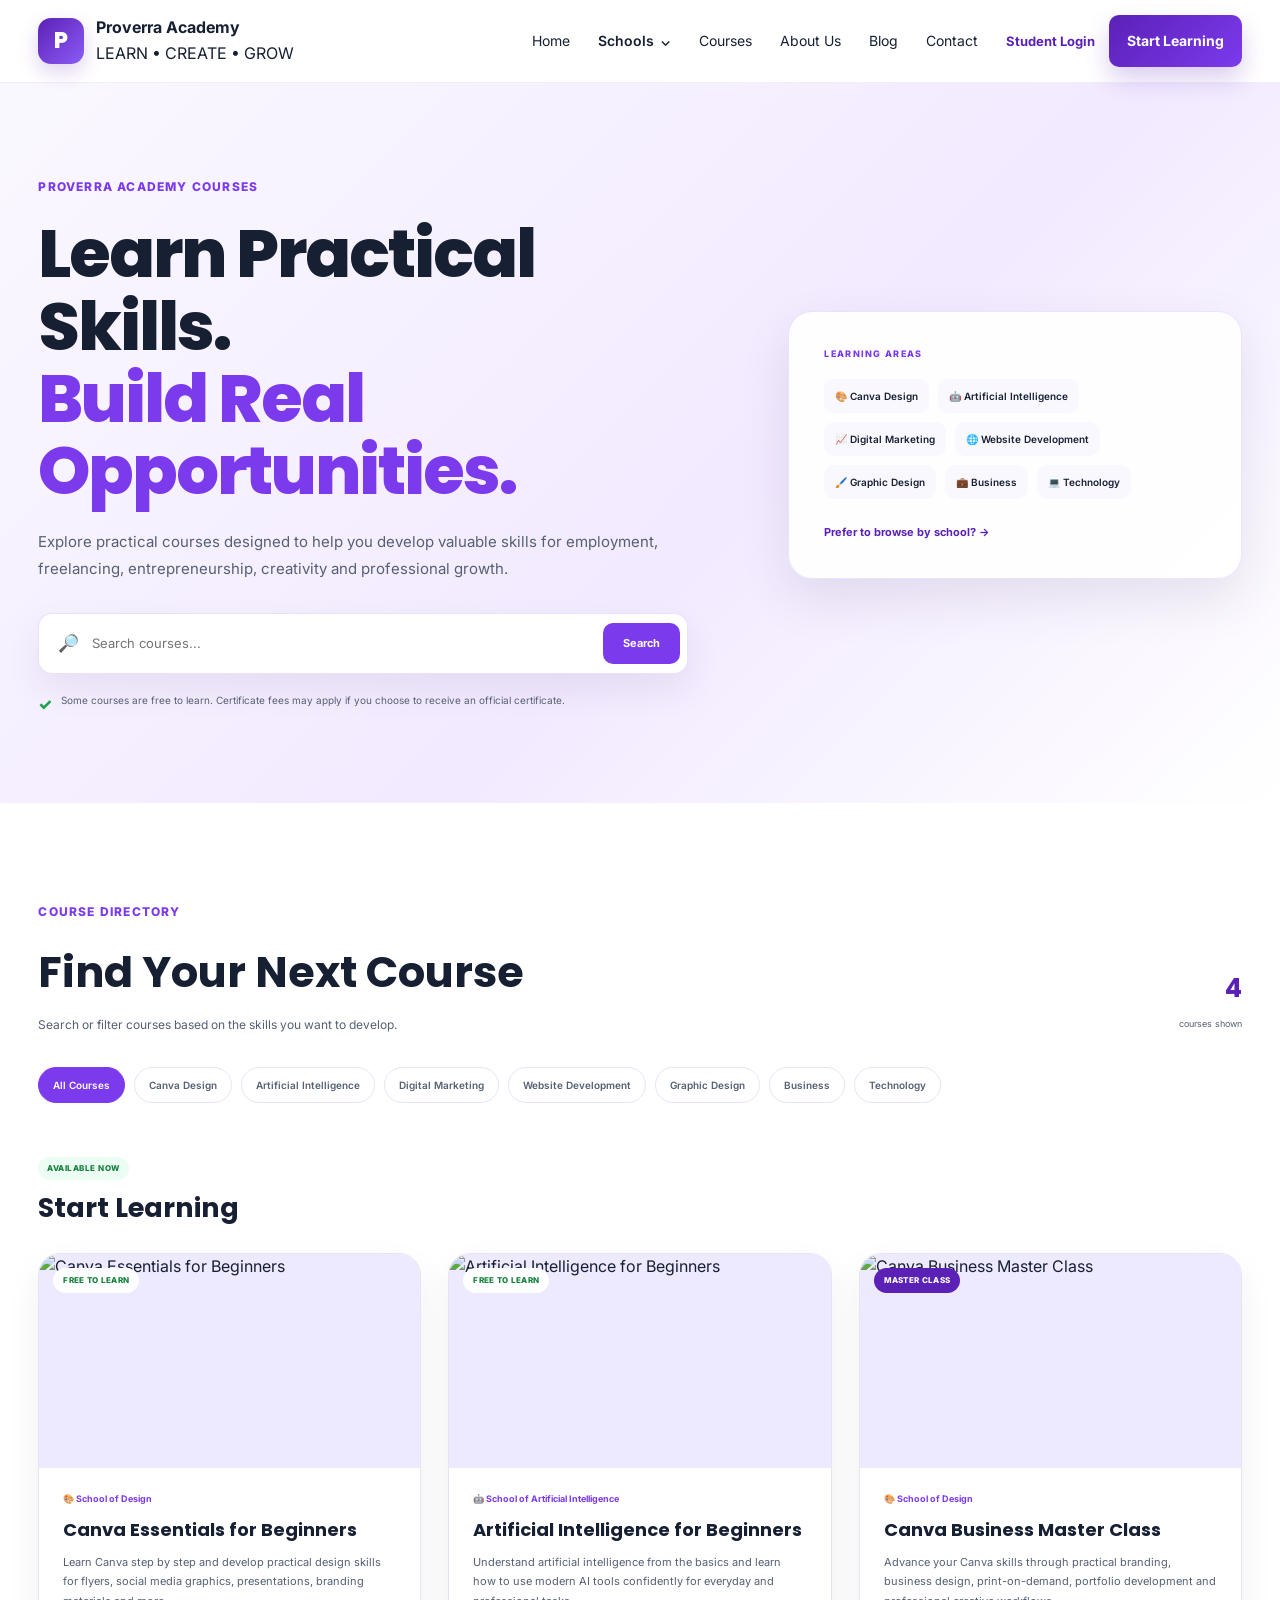
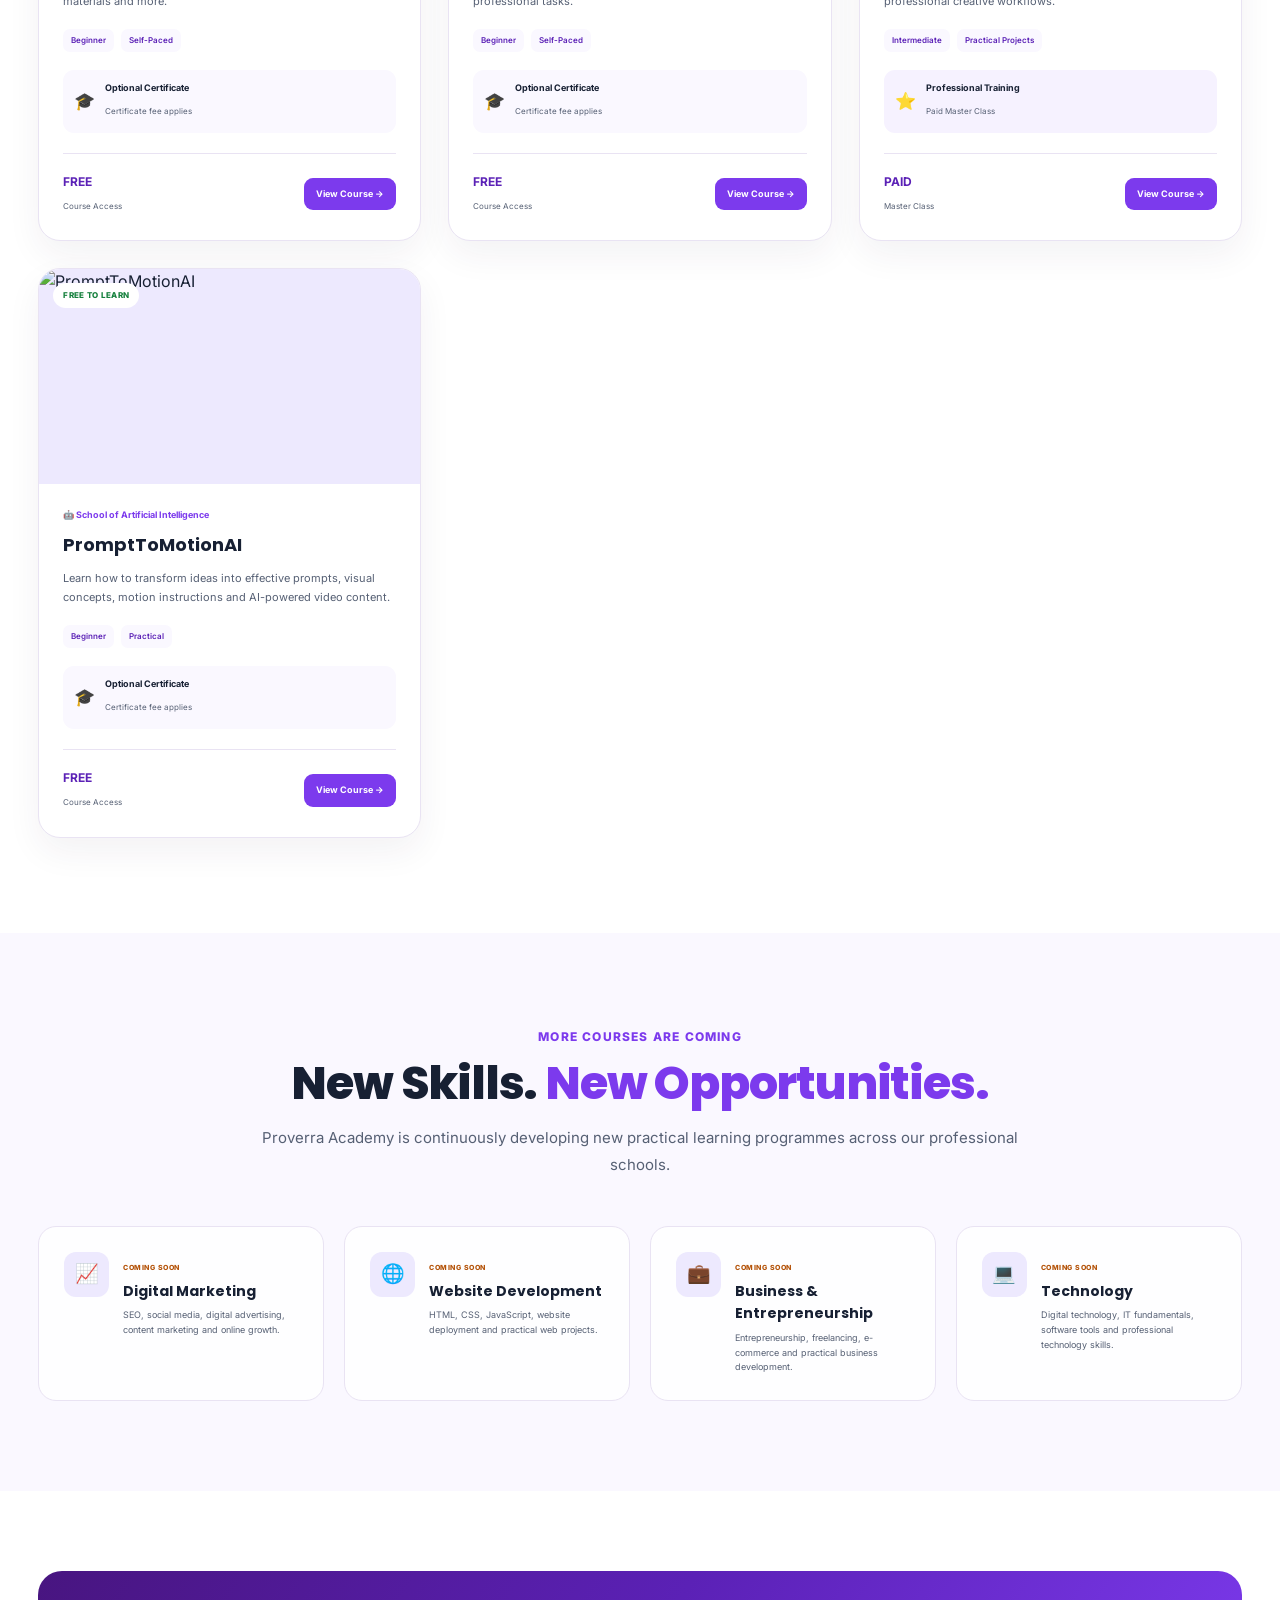
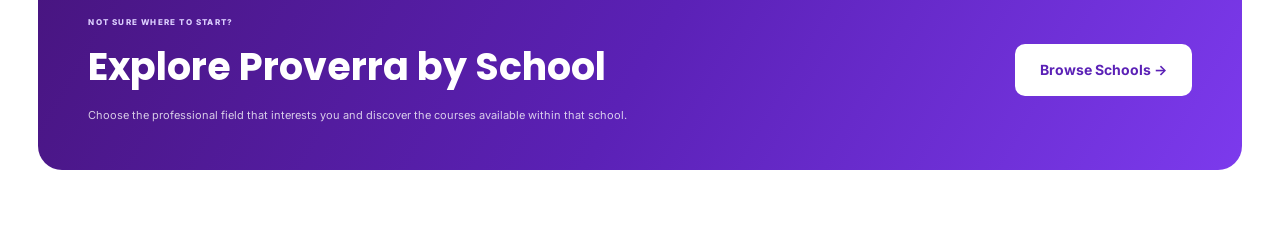
==== courses.html @ b9b9e9d8 "Initial Proverra Academy website build" ====
<!DOCTYPE html>
<html lang="en">

<head>

    <meta charset="UTF-8">

    <meta
        name="viewport"
        content="width=device-width, initial-scale=1.0"
    >

    <meta
        name="description"
        content="Browse practical online courses at Proverra Academy in Canva Design, Artificial Intelligence, Digital Marketing, Website Development, Business, Technology and more."
    >

    <title>Courses | Proverra Academy</title>


    <!-- GOOGLE FONTS -->

    <link
        rel="preconnect"
        href="https://fonts.googleapis.com"
    >

    <link
        rel="preconnect"
        href="https://fonts.gstatic.com"
        crossorigin
    >

    <link
        href="https://fonts.googleapis.com/css2?family=Inter:wght@400;500;600;700;800&family=Poppins:wght@500;600;700;800&display=swap"
        rel="stylesheet"
    >


    <!-- MAIN CSS -->

    <link
        rel="stylesheet"
        href="assets/css/style.css"
    >

</head>


<body>


<!-- ========================================
     HEADER
========================================= -->

<header class="site-header">

    <div class="container header-inner">


        <!-- BRAND -->

        <a
            href="index.html"
            class="brand"
        >

            <div class="brand-mark">
                P
            </div>


            <div class="brand-text">

                <strong>
                    Proverra Academy
                </strong>

                <span>
                    LEARN • CREATE • GROW
                </span>

            </div>

        </a>



        <!-- NAVIGATION -->

        <nav class="main-nav">

            <a href="index.html">
                Home
            </a>


            <!-- SCHOOLS DROPDOWN -->

            <div class="nav-dropdown">

                <button
                    class="nav-dropdown-toggle"
                    type="button"
                    aria-expanded="false"
                >

                    Schools

                    <span class="dropdown-arrow">
                        ⌄
                    </span>

                </button>


                <div class="nav-dropdown-menu">


                    <a href="schools.html">

                        <span class="dropdown-icon">
                            🏫
                        </span>

                        <span>

                            <strong>
                                Explore All Schools
                            </strong>

                            <small>
                                Discover all Proverra Academy schools
                            </small>

                        </span>

                    </a>


                    <a href="schools.html#available">

                        <span class="dropdown-icon">
                            ✓
                        </span>

                        <span>

                            <strong>
                                Available Schools
                            </strong>

                            <small>
                                Schools currently offering courses
                            </small>

                        </span>

                    </a>


                    <a href="schools.html#development">

                        <span class="dropdown-icon">
                            🚀
                        </span>

                        <span>

                            <strong>
                                Schools Under Development
                            </strong>

                            <small>
                                Discover what's coming next
                            </small>

                        </span>

                    </a>

                </div>

            </div>


            <a
                href="courses.html"
                class="active"
            >
                Courses
            </a>


            <a href="about.html">
                About Us
            </a>


            <a href="blog.html">
                Blog
            </a>


            <a href="contact.html">
                Contact
            </a>

        </nav>



        <!-- HEADER ACTIONS -->

        <div class="header-actions">

            <a
                href="https://learn.proverraacademy.com"
                class="login-link"
            >
                Student Login
            </a>

            <a
                href="#course-directory"
                class="btn btn-primary"
            >
                Start Learning
            </a>

        </div>



        <!-- MOBILE MENU -->

        <button
            class="menu-toggle"
            id="menuToggle"
            aria-label="Open navigation menu"
            aria-expanded="false"
        >

            <span></span>
            <span></span>
            <span></span>

        </button>

    </div>

</header>



<main>


<!-- ========================================
     COURSES HERO
========================================= -->

<section class="courses-page-hero">

    <div class="container courses-page-hero-grid">


        <!-- LEFT -->

        <div class="courses-page-hero-content">

            <span class="section-kicker">
                Proverra Academy Courses
            </span>


            <h1>
                Learn Practical Skills.
                <span>
                    Build Real Opportunities.
                </span>
            </h1>


            <p>
                Explore practical courses designed to help you
                develop valuable skills for employment, freelancing,
                entrepreneurship, creativity and professional growth.
            </p>


            <!-- SEARCH -->

            <div class="courses-search">

                <span class="courses-search-icon">
                    🔎
                </span>

                <input
                    type="search"
                    id="courseSearch"
                    placeholder="Search courses..."
                    aria-label="Search Proverra Academy courses"
                >

                <button
                    type="button"
                    id="courseSearchButton"
                >
                    Search
                </button>

            </div>


            <div class="courses-hero-note">

                <span>✓</span>

                <p>
                    Some courses are free to learn.
                    Certificate fees may apply if you choose to receive
                    an official certificate.
                </p>

            </div>

        </div>



        <!-- RIGHT -->

        <div class="courses-page-hero-panel">

            <span class="hero-panel-label">
                LEARNING AREAS
            </span>


            <div class="hero-learning-tags">

                <span>🎨 Canva Design</span>

                <span>🤖 Artificial Intelligence</span>

                <span>📈 Digital Marketing</span>

                <span>🌐 Website Development</span>

                <span>🖌️ Graphic Design</span>

                <span>💼 Business</span>

                <span>💻 Technology</span>

            </div>


            <a
                href="schools.html"
                class="hero-school-link"
            >
                Prefer to browse by school? →
            </a>

        </div>

    </div>

</section>



<!-- ========================================
     COURSE DIRECTORY
========================================= -->

<section
    class="course-directory"
    id="course-directory"
>

    <div class="container">


        <div class="course-directory-heading">

            <div>

                <span class="section-kicker">
                    Course Directory
                </span>

                <h2>
                    Find Your Next Course
                </h2>

                <p>
                    Search or filter courses based on the skills
                    you want to develop.
                </p>

            </div>


            <div class="course-count">

                <strong id="visibleCourseCount">
                    4
                </strong>

                <span>
                    courses shown
                </span>

            </div>

        </div>



        <!-- ========================================
             FILTERS
        ========================================= -->

        <div class="course-filter-wrapper">

            <button
                class="course-filter active"
                data-filter="all"
            >
                All Courses
            </button>


            <button
                class="course-filter"
                data-filter="canva"
            >
                Canva Design
            </button>


            <button
                class="course-filter"
                data-filter="ai"
            >
                Artificial Intelligence
            </button>


            <button
                class="course-filter"
                data-filter="marketing"
            >
                Digital Marketing
            </button>


            <button
                class="course-filter"
                data-filter="web"
            >
                Website Development
            </button>


            <button
                class="course-filter"
                data-filter="graphic-design"
            >
                Graphic Design
            </button>


            <button
                class="course-filter"
                data-filter="business"
            >
                Business
            </button>


            <button
                class="course-filter"
                data-filter="technology"
            >
                Technology
            </button>

        </div>



        <!-- ========================================
             AVAILABLE COURSES
        ========================================= -->

        <div class="course-group-heading">

            <div>

                <span class="course-section-label available-course-label">
                    Available Now
                </span>

                <h3>
                    Start Learning
                </h3>

            </div>

        </div>



        <div
            class="full-course-grid"
            id="courseGrid"
        >


            <!-- ====================================
                 COURSE 1
                 CANVA ESSENTIALS
            ===================================== -->

            <article
                class="full-course-card"
                data-category="canva graphic-design"
                data-school="design"
                data-title="Canva Essentials for Beginners"
            >

                <div class="full-course-image">

                    <img
                        src="assets/images/course-canva.jpg"
                        alt="Canva Essentials for Beginners"
                    >


                    <span class="course-access-badge free-course-badge">
                        Free to Learn
                    </span>

                </div>


                <div class="full-course-content">


                    <div class="full-course-school">
                        🎨 School of Design
                    </div>


                    <h3>
                        Canva Essentials for Beginners
                    </h3>


                    <p>
                        Learn Canva step by step and develop practical
                        design skills for flyers, social media graphics,
                        presentations, branding materials and more.
                    </p>


                    <div class="course-information">

                        <span>
                            Beginner
                        </span>

                        <span>
                            Self-Paced
                        </span>

                    </div>


                    <div class="certificate-information">

                        <span class="certificate-icon">
                            🎓
                        </span>

                        <div>

                            <strong>
                                Optional Certificate
                            </strong>

                            <small>
                                Certificate fee applies
                            </small>

                        </div>

                    </div>


                    <div class="full-course-footer">

                        <div class="course-price-display">

                            <strong>
                                FREE
                            </strong>

                            <span>
                                Course Access
                            </span>

                        </div>


                        <a
                            href="course-canva-essentials.html"
                            class="course-view-button"
                        >
                            View Course →
                        </a>

                    </div>

                </div>

            </article>



            <!-- ====================================
                 COURSE 2
                 AI BEGINNERS
            ===================================== -->

            <article
                class="full-course-card"
                data-category="ai technology"
                data-school="ai"
                data-title="Artificial Intelligence for Beginners"
            >

                <div class="full-course-image">

                    <img
                        src="assets/images/course-ai.jpg"
                        alt="Artificial Intelligence for Beginners"
                    >


                    <span class="course-access-badge free-course-badge">
                        Free to Learn
                    </span>

                </div>


                <div class="full-course-content">

                    <div class="full-course-school">
                        🤖 School of Artificial Intelligence
                    </div>


                    <h3>
                        Artificial Intelligence for Beginners
                    </h3>


                    <p>
                        Understand artificial intelligence from the basics
                        and learn how to use modern AI tools confidently
                        for everyday and professional tasks.
                    </p>


                    <div class="course-information">

                        <span>
                            Beginner
                        </span>

                        <span>
                            Self-Paced
                        </span>

                    </div>


                    <div class="certificate-information">

                        <span class="certificate-icon">
                            🎓
                        </span>

                        <div>

                            <strong>
                                Optional Certificate
                            </strong>

                            <small>
                                Certificate fee applies
                            </small>

                        </div>

                    </div>


                    <div class="full-course-footer">

                        <div class="course-price-display">

                            <strong>
                                FREE
                            </strong>

                            <span>
                                Course Access
                            </span>

                        </div>


                        <a
                            href="course-ai-beginners.html"
                            class="course-view-button"
                        >
                            View Course →
                        </a>

                    </div>

                </div>

            </article>



            <!-- ====================================
                 COURSE 3
                 CANVA MASTER CLASS
            ===================================== -->

            <article
                class="full-course-card"
                data-category="canva graphic-design business"
                data-school="design"
                data-title="Canva Business Master Class"
            >

                <div class="full-course-image">

                    <img
                        src="assets/images/course-canva-masterclass.jpg"
                        alt="Canva Business Master Class"
                    >


                    <span class="course-access-badge paid-course-badge">
                        Master Class
                    </span>

                </div>


                <div class="full-course-content">

                    <div class="full-course-school">
                        🎨 School of Design
                    </div>


                    <h3>
                        Canva Business Master Class
                    </h3>


                    <p>
                        Advance your Canva skills through practical branding,
                        business design, print-on-demand, portfolio development
                        and professional creative workflows.
                    </p>


                    <div class="course-information">

                        <span>
                            Intermediate
                        </span>

                        <span>
                            Practical Projects
                        </span>

                    </div>


                    <div class="certificate-information paid-certificate-info">

                        <span class="certificate-icon">
                            ⭐
                        </span>

                        <div>

                            <strong>
                                Professional Training
                            </strong>

                            <small>
                                Paid Master Class
                            </small>

                        </div>

                    </div>


                    <div class="full-course-footer">

                        <div class="course-price-display">

                            <strong>
                                PAID
                            </strong>

                            <span>
                                Master Class
                            </span>

                        </div>


                        <a
                            href="course-canva-masterclass.html"
                            class="course-view-button"
                        >
                            View Course →
                        </a>

                    </div>

                </div>

            </article>



            <!-- ====================================
                 COURSE 4
                 PROMPT TO MOTION
            ===================================== -->

            <article
                class="full-course-card"
                data-category="ai technology"
                data-school="ai"
                data-title="PromptToMotionAI"
            >

                <div class="full-course-image">

                    <img
                        src="assets/images/course-prompttomotion.jpg"
                        alt="PromptToMotionAI"
                    >


                    <span class="course-access-badge free-course-badge">
                        Free to Learn
                    </span>

                </div>


                <div class="full-course-content">

                    <div class="full-course-school">
                        🤖 School of Artificial Intelligence
                    </div>


                    <h3>
                        PromptToMotionAI
                    </h3>


                    <p>
                        Learn how to transform ideas into effective prompts,
                        visual concepts, motion instructions and
                        AI-powered video content.
                    </p>


                    <div class="course-information">

                        <span>
                            Beginner
                        </span>

                        <span>
                            Practical
                        </span>

                    </div>


                    <div class="certificate-information">

                        <span class="certificate-icon">
                            🎓
                        </span>

                        <div>

                            <strong>
                                Optional Certificate
                            </strong>

                            <small>
                                Certificate fee applies
                            </small>

                        </div>

                    </div>


                    <div class="full-course-footer">

                        <div class="course-price-display">

                            <strong>
                                FREE
                            </strong>

                            <span>
                                Course Access
                            </span>

                        </div>


                        <a
                            href="course-prompttomotion.html"
                            class="course-view-button"
                        >
                            View Course →
                        </a>

                    </div>

                </div>

            </article>

        </div>



        <!-- NO RESULTS -->

        <div
            class="course-no-results"
            id="courseNoResults"
        >

            <div>
                🔎
            </div>

            <h3>
                No courses found
            </h3>

            <p>
                Try another search or choose a different category.
            </p>

            <button
                type="button"
                id="resetCourseFilters"
            >
                Show All Courses
            </button>

        </div>

    </div>

</section>



<!-- ========================================
     COMING SOON
========================================= -->

<section class="future-courses-section">

    <div class="container">


        <div class="section-heading">

            <span class="section-kicker">
                More Courses Are Coming
            </span>

            <h2>
                New Skills.
                <span>
                    New Opportunities.
                </span>
            </h2>

            <p>
                Proverra Academy is continuously developing new practical
                learning programmes across our professional schools.
            </p>

        </div>



        <div class="future-course-grid">


            <article class="future-course-card">

                <span class="future-course-icon">
                    📈
                </span>

                <div>

                    <span class="future-badge">
                        Coming Soon
                    </span>

                    <h3>
                        Digital Marketing
                    </h3>

                    <p>
                        SEO, social media, digital advertising,
                        content marketing and online growth.
                    </p>

                </div>

            </article>



            <article class="future-course-card">

                <span class="future-course-icon">
                    🌐
                </span>

                <div>

                    <span class="future-badge">
                        Coming Soon
                    </span>

                    <h3>
                        Website Development
                    </h3>

                    <p>
                        HTML, CSS, JavaScript, website deployment
                        and practical web projects.
                    </p>

                </div>

            </article>



            <article class="future-course-card">

                <span class="future-course-icon">
                    💼
                </span>

                <div>

                    <span class="future-badge">
                        Coming Soon
                    </span>

                    <h3>
                        Business & Entrepreneurship
                    </h3>

                    <p>
                        Entrepreneurship, freelancing, e-commerce
                        and practical business development.
                    </p>

                </div>

            </article>



            <article class="future-course-card">

                <span class="future-course-icon">
                    💻
                </span>

                <div>

                    <span class="future-badge">
                        Coming Soon
                    </span>

                    <h3>
                        Technology
                    </h3>

                    <p>
                        Digital technology, IT fundamentals,
                        software tools and professional technology skills.
                    </p>

                </div>

            </article>

        </div>

    </div>

</section>



<!-- ========================================
     COURSE CTA
========================================= -->

<section class="course-page-cta">

    <div class="container">

        <div class="course-page-cta-box">


            <div>

                <span class="course-page-cta-label">
                    NOT SURE WHERE TO START?
                </span>


                <h2>
                    Explore Proverra by School
                </h2>


                <p>
                    Choose the professional field that interests you
                    and discover the courses available within that school.
                </p>

            </div>


            <a
                href="schools.html"
                class="btn course-page-cta-button"
            >
                Browse Schools →
            </a>

        </div>

    </div>

</section>


</main>



<!-- ========================================
     FOOTER
========================================= -->

<footer class="site-footer">

    <!-- COPY YOUR EXISTING PROFESSIONAL
         FOOTER FROM index.html HERE -->

</footer>



<script src="assets/js/main.js"></script>

</body>

</html>
---- assets/css/style.css ----
/* =========================================
   PROVERRA ACADEMY
   GLOBAL VARIABLES
========================================= */

:root {
  --deep-mauve: #5b21b6;
  --primary-purple: #7c3aed;
  --medium-purple: #8b5cf6;
  --light-mauve: #ede9fe;
  --very-light-mauve: #faf8ff;

  --dark-navy: #172033;
  --body-text: #566074;

  --white: #ffffff;
  --border: #e9e3f3;

  --shadow-soft:
    0 20px 50px rgba(66, 39, 97, 0.10);

  --shadow-button:
    0 12px 25px rgba(91, 33, 182, 0.22);

  --radius-large: 28px;
}


/* =========================================
   RESET
========================================= */

* {
  box-sizing: border-box;
  margin: 0;
  padding: 0;
}

html {
  scroll-behavior: smooth;
}

body {
  font-family: "Inter", sans-serif;
  background: var(--white);
  color: var(--dark-navy);
  line-height: 1.6;
}

img {
  max-width: 100%;
  display: block;
}

a {
  text-decoration: none;
  color: inherit;
}

button,
input {
  font: inherit;
}


/* =========================================
   SHARED CONTAINER
========================================= */

.container {
    width: min(94%, 1450px);
    margin-inline: auto;
}

/* =========================================
   HEADER
========================================= */

.site-header {
  position: sticky;
  top: 0;
  z-index: 1000;

  background: rgba(255, 255, 255, 0.96);

  backdrop-filter: blur(14px);

  border-bottom: 1px solid
    rgba(91, 33, 182, 0.08);
}


.nav-wrapper {
  min-height: 82px;

  display: flex;
  align-items: center;
  justify-content: space-between;

  gap: 24px;
}


/* BRAND */

.brand {
  display: flex;
  align-items: center;

  gap: 12px;

  flex-shrink: 0;
}


.brand-mark {
  width: 46px;
  height: 46px;

  border-radius: 13px;

  display: grid;
  place-items: center;

  background:
    linear-gradient(
      135deg,
      var(--deep-mauve),
      var(--medium-purple)
    );

  color: white;

  font-family: "Poppins", sans-serif;

  font-size: 22px;
  font-weight: 800;

  box-shadow:
    0 8px 20px
    rgba(91, 33, 182, 0.20);
}


.brand-text {
  display: flex;
  flex-direction: column;
}


.brand-name {
  font-family: "Poppins", sans-serif;

  color: var(--dark-navy);

  font-size: 18px;
  font-weight: 700;

  line-height: 1.2;
}


.brand-tagline {
  margin-top: 3px;

  color: var(--primary-purple);

  font-size: 9px;
  font-weight: 700;

  letter-spacing: 1.4px;
}


/* NAVIGATION */

.main-nav {
  display: flex;
  align-items: center;

  gap: 30px;
}


.nav-link {
  position: relative;

  color: #333849;

  font-size: 14px;
  font-weight: 500;

  transition: 0.25s ease;
}


.nav-link:hover,
.nav-link.active {
  color: var(--primary-purple);
}


.nav-link.active::after {
  content: "";

  position: absolute;

  left: 0;
  bottom: -10px;

  width: 22px;
  height: 3px;

  border-radius: 20px;

  background: var(--primary-purple);
}


/* NAV ACTIONS */

.nav-actions {
  display: flex;
  align-items: center;

  gap: 16px;
}


.login-link {
  color: var(--deep-mauve);

  font-size: 13px;
  font-weight: 600;
}


.login-link:hover {
  color: var(--primary-purple);
}


.nav-cta {
  padding: 11px 18px;

  border-radius: 9px;

  background: var(--deep-mauve);

  color: white;

  font-size: 13px;
  font-weight: 700;

  transition: 0.25s ease;
}


.nav-cta:hover {
  background: var(--primary-purple);

  transform: translateY(-2px);
}


/* MOBILE MENU BUTTON */

.menu-toggle {
  display: none;

  width: 44px;
  height: 44px;

  border: 0;

  background: transparent;

  cursor: pointer;
}


.menu-toggle span {
  display: block;

  width: 24px;
  height: 2px;

  margin: 5px auto;

  border-radius: 20px;

  background: var(--dark-navy);
}


/* =========================================
   NAVIGATION DROPDOWN
========================================= */

.nav-dropdown {
  position: relative;
}


.nav-dropdown-toggle {
  display: flex;
  align-items: center;
  gap: 6px;

  padding: 8px 0;

  border: none;
  background: transparent;

  color: var(--dark-navy);

  font-family: inherit;
  font-size: inherit;
  font-weight: 600;

  cursor: pointer;
}


.dropdown-arrow {
  font-size: 14px;

  transition: transform 0.25s ease;
}


/* DROPDOWN PANEL */

.nav-dropdown-menu {
  position: absolute;

  top: calc(100% + 15px);
  left: 50%;

  width: 330px;

  padding: 10px;

  border: 1px solid var(--border);

  border-radius: 16px;

  background: #ffffff;

  box-shadow:
    0 20px 50px
    rgba(35, 20, 55, 0.14);

  opacity: 0;
  visibility: hidden;

  transform:
    translate(-50%, 10px);

  transition:
    opacity 0.2s ease,
    transform 0.2s ease,
    visibility 0.2s ease;

  z-index: 1200;
}


/* OPEN DROPDOWN */

.nav-dropdown.open
.nav-dropdown-menu {
  opacity: 1;
  visibility: visible;

  transform:
    translate(-50%, 0);
}


.nav-dropdown.open
.dropdown-arrow {
  transform: rotate(180deg);
}


/* DROPDOWN LINKS */

.nav-dropdown-menu a {
  display: flex;

  align-items: center;

  gap: 13px;

  padding: 13px;

  border-radius: 11px;

  color: var(--dark-navy);

  text-decoration: none;

  transition:
    background 0.2s ease,
    transform 0.2s ease;
}


.nav-dropdown-menu a:hover {
  background: var(--very-light-mauve);

  transform: translateX(3px);
}


.dropdown-icon {
  width: 38px;
  height: 38px;

  flex-shrink: 0;

  display: grid;
  place-items: center;

  border-radius: 10px;

  background: var(--light-mauve);

  color: var(--deep-mauve);

  font-size: 16px;

  font-weight: 800;
}


.nav-dropdown-menu strong {
  display: block;

  margin-bottom: 2px;

  font-size: 12px;
}


.nav-dropdown-menu small {
  display: block;

  color: var(--body-text);

  font-size: 9px;

  font-weight: 400;
}


/* =========================================
   MOBILE DROPDOWN
========================================= */

@media (max-width: 850px) {

  .nav-dropdown {
    width: 100%;
  }


  .nav-dropdown-toggle {
    width: 100%;

    justify-content: space-between;

    padding: 13px 0;

    border-bottom:
      1px solid
      rgba(0, 0, 0, 0.05);
  }


  .nav-dropdown-menu {
    position: static;

    width: 100%;

    display: none;

    padding: 7px 0 10px 12px;

    border: none;

    border-radius: 0;

    box-shadow: none;

    opacity: 1;
    visibility: visible;

    transform: none;

    background: #faf8ff;
  }


  .nav-dropdown.open
  .nav-dropdown-menu {
    display: block;

    transform: none;
  }


  .nav-dropdown-menu a {
    padding: 11px;
  }

}

/* =========================================
   HERO
========================================= */

.hero {
  position: relative;

  overflow: hidden;

  background:

    radial-gradient(
      circle at 87% 20%,
      rgba(124, 58, 237, 0.13),
      transparent 28%
    ),

    linear-gradient(
      120deg,
      #ffffff 0%,
      #ffffff 53%,
      #faf7ff 100%
    );

  padding:
    72px 0 34px;
}


.hero::before {
  content: "";

  position: absolute;

  width: 420px;
  height: 420px;

  border-radius: 50%;

  left: -250px;
  top: 140px;

  background:
    rgba(124, 58, 237, 0.06);
}


.hero-grid {
  position: relative;
  z-index: 1;

  min-height: 590px;

  display: grid;

  grid-template-columns:
    1fr 0.95fr;

  align-items: center;

  gap: 70px;
}


/* HERO CONTENT */

.hero-content {
  max-width: 650px;
}


.hero-badge {
  display: inline-flex;
  align-items: center;

  gap: 9px;

  margin-bottom: 20px;

  padding:
    8px 14px;

  border:
    1px solid #e5d5f6;

  border-radius: 30px;

  background:
    var(--light-mauve);

  color:
    var(--deep-mauve);

  font-size: 11px;
  font-weight: 700;

  letter-spacing: 0.5px;

  text-transform: uppercase;
}


.hero-badge-dot {
  width: 8px;
  height: 8px;

  border-radius: 50%;

  background:
    var(--primary-purple);
}


.hero-title {
  font-family:
    "Poppins",
    sans-serif;

  max-width: 700px;

  margin-bottom: 22px;

  color:
    var(--dark-navy);

  font-size:
    clamp(
      46px,
      5vw,
      72px
    );

  line-height: 1.04;

  letter-spacing: -2.5px;

  font-weight: 800;
}


.hero-title span {
  display: block;

  color:
    var(--primary-purple);
}


.hero-description {
  max-width: 620px;

  margin-bottom: 30px;

  color:
    var(--body-text);

  font-size: 18px;

  line-height: 1.75;
}


.hero-description strong {
  color:
    #34263f;

  font-weight: 600;
}


/* HERO BUTTONS */

.hero-actions {
  display: flex;

  flex-wrap: wrap;

  gap: 14px;

  margin-bottom: 28px;
}


.btn {
  min-height: 52px;

  padding:
    0 25px;

  border-radius: 10px;

  display:
    inline-flex;

  align-items: center;
  justify-content: center;

  gap: 9px;

  font-size: 14px;

  font-weight: 700;

  transition:
    0.25s ease;
}


.btn-primary {
  background:

    linear-gradient(
      135deg,
      var(--deep-mauve),
      var(--primary-purple)
    );

  color: white;

  box-shadow:
    var(--shadow-button);
}


.btn-primary:hover {
  transform:
    translateY(-3px);

  box-shadow:
    0 17px 32px
    rgba(91, 33, 182, 0.28);
}


.btn-secondary {
  border:
    2px solid
    var(--primary-purple);

  background:
    white;

  color:
    var(--deep-mauve);
}


.btn-secondary:hover {
  background:
    var(--light-mauve);
}


/* =========================================
   COURSE SEARCH
========================================= */

.course-search {
  max-width: 570px;

  display: flex;
  align-items: center;

  padding: 7px;

  margin-bottom: 27px;

  background: white;

  border:
    1px solid
    var(--border);

  border-radius: 13px;

  box-shadow:
    0 14px 35px
    rgba(39, 24, 55, 0.08);
}


.search-icon {
  width: 42px;

  text-align: center;

  font-size: 17px;
}


.course-search input {
  flex: 1;

  min-width: 0;

  border: none;

  outline: none;

  padding:
    10px 8px;

  color:
    var(--dark-navy);

  background:
    transparent;

  font-size: 14px;
}


.course-search input::placeholder {
  color:
    #9393a0;
}


.search-button {
  border: none;

  padding:
    12px 19px;

  border-radius: 9px;

  background:
    var(--primary-purple);

  color: white;

  font-size: 13px;

  font-weight: 700;

  cursor: pointer;

  transition:
    0.25s ease;
}


.search-button:hover {
  background:
    var(--deep-mauve);
}


/* =========================================
   HERO FEATURES
========================================= */

.hero-points {
  display: flex;

  flex-wrap: wrap;

  gap: 18px;
}


.hero-point {
  display: flex;
  align-items: center;

  gap: 7px;

  color:
    #626777;

  font-size: 12px;

  font-weight: 600;
}


.point-icon {
  width: 21px;
  height: 21px;

  display: grid;
  place-items: center;

  border-radius: 50%;

  background:
    var(--light-mauve);

  color:
    var(--primary-purple);

  font-size: 11px;
}


/* =========================================
   HERO VISUAL
========================================= */

.hero-visual {
  position: relative;

  display:
    flex;

  align-items: center;
  justify-content: center;
}


.hero-image-card {
  position: relative;

  width: 100%;

  max-width: 630px;

  min-height: 515px;

  display: flex;

  align-items: flex-end;
  justify-content: center;

  border-radius:
    var(--radius-large);

  background:

    linear-gradient(
      145deg,
      #f3e8ff,
      #ddd6fe
    );

  overflow: visible;
}


.hero-image {
  position: relative;

  z-index: 2;

  width: 100%;

  max-height: 515px;

  object-fit: contain;

  object-position: bottom center;
}


/* DECORATIVE PATTERNS */

.hero-image-pattern {
  position: absolute;

  border-radius: 50%;

  z-index: 1;
}


.pattern-one {
  width: 300px;
  height: 300px;

  top: 60px;
  right: 40px;

  background:
    rgba(124, 58, 237, 0.12);
}


.pattern-two {
  width: 160px;
  height: 160px;

  bottom: 30px;
  left: 45px;

  background:
    rgba(255, 255, 255, 0.45);
}


/* FLOATING CARDS */

.floating-card {
  position: absolute;

  z-index: 5;

  display: flex;
  align-items: center;

  gap: 11px;

  min-width: 190px;

  padding:
    12px 14px;

  border:
    1px solid
    rgba(255, 255, 255, 0.9);

  border-radius: 14px;

  background:
    rgba(255, 255, 255, 0.94);

  box-shadow:
    var(--shadow-soft);

  backdrop-filter:
    blur(10px);
}


.floating-card strong {
  display: block;

  color:
    var(--dark-navy);

  font-size: 12px;
}


.floating-card span {
  display: block;

  margin-top: 2px;

  color:
    #7c7f8c;

  font-size: 10px;
}


.floating-icon {
  width: 39px;
  height: 39px;

  display: grid;
  place-items: center;

  flex-shrink: 0;

  border-radius: 10px;

  background:
    var(--light-mauve);

  font-size: 18px;
}


.floating-card-top {
  top: 48px;
  left: -28px;
}


.floating-card-bottom {
  right: -18px;
  bottom: 47px;
}


/* =========================================
   HERO TRUST BAR
========================================= */

.hero-trust {
  position: relative;

  z-index: 2;

  margin-top: 35px;

  padding:
    25px 30px;

  display: grid;

  grid-template-columns:
    1fr auto
    1fr auto
    1fr auto
    1fr;

  align-items: center;

  gap: 24px;

  border:
    1px solid
    var(--border);

  border-radius: 18px;

  background: white;

  box-shadow:
    0 16px 40px
    rgba(52, 31, 76, 0.07);
}


.trust-item {
  text-align: center;
}


.trust-item strong {
  display: block;

  color:
    var(--deep-mauve);

  font-family:
    "Poppins",
    sans-serif;

  font-size: 17px;
}


.trust-item span {
  display: block;

  margin-top: 2px;

  color:
    #858897;

  font-size: 11px;
}


.trust-divider {
  width: 1px;
  height: 34px;

  background:
    var(--border);
}


/* =========================================
   TABLET
========================================= */

@media (max-width: 1050px) {

  .main-nav {
    gap: 20px;
  }


  .nav-link {
    font-size: 12px;
  }


  .login-link {
    display: none;
  }


  .hero-grid {
    gap: 35px;
  }


  .hero-title {
    font-size:
      clamp(
        42px,
        5vw,
        60px
      );
  }

}


/* =========================================
   MOBILE NAV
========================================= */

@media (max-width: 850px) {

  .nav-wrapper {
    position: relative;
  }


  .main-nav {
    position: absolute;

    top: 82px;
    left: 0;
    right: 0;

    display: none;

    flex-direction: column;

    align-items: stretch;

    gap: 0;

    padding:
      14px 4% 22px;

    background: white;

    border-bottom:
      1px solid
      var(--border);

    box-shadow:
      0 20px 30px
      rgba(0, 0, 0, 0.06);
  }


  .main-nav.open {
    display: flex;
  }


  .nav-link {
    padding:
      13px 5px;

    font-size: 14px;
  }


  .nav-link.active::after {
    display: none;
  }


  .nav-actions {
    margin-left: auto;
  }


  .nav-cta {
    display: none;
  }


  .menu-toggle {
    display: block;
  }


  /* HERO */

  .hero {
    padding-top: 55px;
  }


  .hero-grid {
    min-height: auto;

    grid-template-columns: 1fr;

    text-align: center;
  }


  .hero-content {
    margin-inline: auto;
  }


  .hero-description {
    margin-inline: auto;

    font-size: 16px;
  }


  .hero-actions,
  .hero-points {
    justify-content: center;
  }


  .course-search {
    margin-inline: auto;
  }


  .hero-visual {
    margin-top: 15px;
  }


  .hero-image-card {
    min-height: 430px;

    max-width: 650px;
  }


  .hero-image {
    max-height: 430px;
  }


  .floating-card-top {
    left: 10px;
  }


  .floating-card-bottom {
    right: 10px;
  }


  .hero-trust {
    grid-template-columns:
      1fr 1fr;

    gap: 25px;
  }


  .trust-divider {
    display: none;
  }

}


/* =========================================
   SMALL MOBILE
========================================= */

@media (max-width: 560px) {

  .container {
    width: min(91%, 1280px);
  }


  .site-header {
    position: sticky;
  }


  .brand-name {
    font-size: 15px;
  }


  .brand-tagline {
    font-size: 7px;
  }


  .brand-mark {
    width: 40px;
    height: 40px;

    font-size: 19px;
  }


  .hero {
    padding:
      42px 0 24px;
  }


  .hero-title {
    font-size: 43px;

    letter-spacing: -1.8px;
  }


  .hero-description {
    font-size: 15px;
  }


  .hero-actions {
    flex-direction: column;
  }


  .btn {
    width: 100%;
  }


  .course-search {
    flex-wrap: wrap;

    padding: 9px;
  }


  .search-icon {
    width: 34px;
  }


  .course-search input {
    width: calc(100% - 34px);
  }


  .search-button {
    width: 100%;

    margin-top: 6px;
  }


  .hero-points {
    flex-direction: column;

    align-items: flex-start;

    width: fit-content;

    margin-inline: auto;
  }


  .hero-image-card {
    min-height: 350px;
  }


  .hero-image {
    max-height: 350px;
  }


  .floating-card {
    display: none;
  }


  .hero-trust {
    grid-template-columns: 1fr;

    margin-top: 22px;

    padding: 22px;
  }

}
/* =========================================
   ACADEMY HIGHLIGHTS
========================================= */

.academy-highlights {
  padding: 35px 0 75px;
  background: #ffffff;
}

.highlights-grid {
  display: grid;
  grid-template-columns: repeat(4, 1fr);

  border: 1px solid var(--border);
  border-radius: 20px;

  background: #ffffff;

  box-shadow:
    0 15px 45px rgba(52, 31, 76, 0.07);

  overflow: hidden;
}

.highlight-item {
  min-height: 125px;

  display: flex;
  align-items: center;

  gap: 15px;

  padding: 25px;

  position: relative;
}

.highlight-item:not(:last-child)::after {
  content: "";

  position: absolute;

  right: 0;
  top: 25%;

  width: 1px;
  height: 50%;

  background: var(--border);
}

.highlight-icon {
  width: 48px;
  height: 48px;

  flex-shrink: 0;

  display: grid;
  place-items: center;

  border-radius: 14px;

  background: var(--light-mauve);

  font-size: 21px;
}

.highlight-item h3 {
  margin-bottom: 4px;

  color: var(--dark-navy);

  font-family: "Poppins", sans-serif;

  font-size: 14px;
  font-weight: 700;
}

.highlight-item p {
  color: var(--body-text);

  font-size: 11px;

  line-height: 1.55;
}


/* TABLET */

@media (max-width: 900px) {

  .highlights-grid {
    grid-template-columns: repeat(2, 1fr);
  }

  .highlight-item:nth-child(2)::after {
    display: none;
  }

}


/* MOBILE */

@media (max-width: 560px) {

  .academy-highlights {
    padding: 25px 0 55px;
  }

  .highlights-grid {
    grid-template-columns: 1fr;
  }

  .highlight-item {
    min-height: 105px;
  }

  .highlight-item::after {
    display: none;
  }

}

/* =========================================
   EXPLORE OUR SCHOOLS
========================================= */

.schools-section {
  padding: 90px 0;
  background: var(--very-light-mauve);
}


/* SECTION HEADING */

.section-heading {
  max-width: 760px;

  margin: 0 auto 48px;

  text-align: center;
}


.section-kicker {
  display: inline-block;

  margin-bottom: 10px;

  color: var(--primary-purple);

  font-size: 12px;
  font-weight: 800;

  letter-spacing: 1.2px;

  text-transform: uppercase;
}


.section-heading h2 {
  margin-bottom: 15px;

  color: var(--dark-navy);

  font-family: "Poppins", sans-serif;

  font-size: clamp(32px, 4vw, 46px);

  line-height: 1.18;

  font-weight: 800;

  letter-spacing: -1.2px;
}


.section-heading h2 span {
  color: var(--primary-purple);
}


.section-heading p {
  color: var(--body-text);

  font-size: 15px;

  line-height: 1.75;
}


/* GRID */

.schools-grid {
  display: grid;

  grid-template-columns:
    repeat(4, minmax(0, 1fr));

  gap: 24px;
}


/* SCHOOL CARD */

.school-card {
  min-height: 330px;

  display: flex;
  flex-direction: column;

  padding: 28px;

  border: 1px solid var(--border);

  border-radius: 22px;

  background: var(--white);

  box-shadow:
    0 14px 35px rgba(50, 30, 70, 0.06);

  transition:
    transform 0.25s ease,
    box-shadow 0.25s ease,
    border-color 0.25s ease;
}


.school-card:hover {
  transform: translateY(-7px);

  border-color:
    rgba(124, 58, 237, 0.30);

  box-shadow:
    0 22px 45px rgba(64, 35, 95, 0.12);
}


/* ICON */

.school-icon {
  width: 62px;
  height: 62px;

  margin-bottom: 22px;

  display: grid;
  place-items: center;

  border-radius: 17px;

  background:
    linear-gradient(
      135deg,
      var(--light-mauve),
      #f7f1ff
    );

  font-size: 27px;
}


/* TITLE */

.school-card h3 {
  min-height: 56px;

  margin-bottom: 13px;

  color: var(--dark-navy);

  font-family: "Poppins", sans-serif;

  font-size: 18px;

  line-height: 1.45;

  font-weight: 700;
}


/* DESCRIPTION */

.school-card p {
  margin-bottom: 24px;

  color: var(--body-text);

  font-size: 13px;

  line-height: 1.75;
}


/* LINK */

.school-link {
  margin-top: auto;

  display: inline-flex;

  align-items: center;

  color: var(--primary-purple);

  font-size: 13px;

  font-weight: 700;

  transition: 0.2s ease;
}


.school-link:hover {
  color: var(--deep-mauve);

  transform: translateX(4px);
}


/* VIEW ALL */

.schools-action {
  margin-top: 42px;

  text-align: center;
}


/* =========================================
   RESPONSIVE SCHOOLS
========================================= */

@media (max-width: 1050px) {

  .schools-grid {
    grid-template-columns:
      repeat(2, minmax(0, 1fr));
  }

}


@media (max-width: 600px) {

  .schools-section {
    padding: 65px 0;
  }


  .schools-grid {
    grid-template-columns: 1fr;

    gap: 18px;
  }


  .school-card {
    min-height: auto;
  }


  .school-card h3 {
    min-height: auto;
  }

}

/* =========================================
   POPULAR COURSES
========================================= */

.courses-section {
  padding: 90px 0;
  background: #ffffff;
}

.courses-grid {
  display: grid;
  grid-template-columns: repeat(4, minmax(0, 1fr));
  gap: 24px;
}

.course-card {
  overflow: hidden;

  border: 1px solid var(--border);
  border-radius: 22px;

  background: var(--white);

  box-shadow:
    0 14px 35px rgba(50, 30, 70, 0.06);

  transition:
    transform 0.25s ease,
    box-shadow 0.25s ease;
}

.course-card:hover {
  transform: translateY(-7px);

  box-shadow:
    0 22px 45px rgba(64, 35, 95, 0.12);
}


/* IMAGE */

.course-image-wrap {
  position: relative;

  aspect-ratio: 16 / 10;

  overflow: hidden;

  background: var(--light-mauve);
}

.course-image {
  width: 100%;
  height: 100%;

  object-fit: cover;

  transition: transform 0.35s ease;
}

.course-card:hover .course-image {
  transform: scale(1.04);
}


/* BADGE */

.course-badge {
  position: absolute;

  top: 14px;
  left: 14px;

  padding: 6px 10px;

  border-radius: 20px;

  font-size: 10px;
  font-weight: 800;

  text-transform: uppercase;
}

.course-badge.free {
  background: #ffffff;
  color: var(--deep-mauve);
}

.course-badge.paid {
  background: var(--deep-mauve);
  color: #ffffff;
}


/* CONTENT */

.course-content {
  padding: 22px;
}

.course-meta {
  display: flex;
  justify-content: space-between;
  gap: 10px;

  margin-bottom: 12px;

  color: var(--primary-purple);

  font-size: 10px;
  font-weight: 700;
}

.course-content h3 {
  min-height: 52px;

  margin-bottom: 12px;

  color: var(--dark-navy);

  font-family: "Poppins", sans-serif;

  font-size: 17px;
  line-height: 1.45;
}

.course-content p {
  min-height: 92px;

  margin-bottom: 20px;

  color: var(--body-text);

  font-size: 12px;
  line-height: 1.7;
}


/* FOOTER */

.course-footer {
  display: flex;
  align-items: center;
  justify-content: space-between;

  gap: 12px;

  padding-top: 16px;

  border-top: 1px solid var(--border);
}

.course-price {
  color: var(--deep-mauve);

  font-size: 12px;
  font-weight: 800;
}

.course-link {
  color: var(--primary-purple);

  font-size: 12px;
  font-weight: 700;

  transition: 0.2s ease;
}

.course-link:hover {
  color: var(--deep-mauve);

  transform: translateX(3px);
}


/* BROWSE ALL */

.courses-action {
  margin-top: 42px;

  text-align: center;
}


/* =========================================
   RESPONSIVE COURSES
========================================= */

@media (max-width: 1050px) {

  .courses-grid {
    grid-template-columns: repeat(2, minmax(0, 1fr));
  }

}

@media (max-width: 600px) {

  .courses-section {
    padding: 65px 0;
  }

  .courses-grid {
    grid-template-columns: 1fr;
    gap: 18px;
  }

  .course-content h3,
  .course-content p {
    min-height: auto;
  }

}

/* =========================================
   HOW IT WORKS
========================================= */

.how-it-works {
  padding: 95px 0;
  background: var(--very-light-mauve);
}

.steps-grid {
  position: relative;

  display: grid;

  grid-template-columns:
    repeat(5, minmax(0, 1fr));

  gap: 20px;

  margin-top: 10px;
}


/* CONNECTING LINE */

.steps-grid::before {
  content: "";

  position: absolute;

  top: 57px;
  left: 8%;
  right: 8%;

  height: 2px;

  background:
    linear-gradient(
      90deg,
      rgba(124, 58, 237, 0.15),
      rgba(124, 58, 237, 0.55),
      rgba(124, 58, 237, 0.15)
    );

  z-index: 0;
}


/* STEP CARD */

.step-card {
  position: relative;

  z-index: 1;

  padding: 26px 20px 24px;

  text-align: center;

  border: 1px solid var(--border);

  border-radius: 20px;

  background: var(--white);

  box-shadow:
    0 14px 35px rgba(50, 30, 70, 0.06);

  transition:
    transform 0.25s ease,
    box-shadow 0.25s ease;
}


.step-card:hover {
  transform: translateY(-6px);

  box-shadow:
    0 22px 45px rgba(64, 35, 95, 0.11);
}


/* STEP NUMBER */

.step-number {
  width: fit-content;

  margin: 0 auto 12px;

  padding: 5px 10px;

  border-radius: 20px;

  background: var(--light-mauve);

  color: var(--deep-mauve);

  font-size: 10px;

  font-weight: 800;

  letter-spacing: 0.7px;
}


/* ICON */

.step-icon {
  width: 62px;
  height: 62px;

  margin: 0 auto 18px;

  display: grid;
  place-items: center;

  border-radius: 50%;

  background:
    linear-gradient(
      135deg,
      var(--deep-mauve),
      var(--medium-purple)
    );

  color: white;

  font-size: 25px;

  box-shadow:
    0 10px 25px
    rgba(91, 33, 182, 0.20);
}


/* TITLE */

.step-card h3 {
  margin-bottom: 11px;

  color: var(--dark-navy);

  font-family: "Poppins", sans-serif;

  font-size: 16px;

  font-weight: 700;
}


/* TEXT */

.step-card p {
  color: var(--body-text);

  font-size: 12px;

  line-height: 1.7;
}


/* ACTION */

.how-action {
  margin-top: 42px;

  text-align: center;
}


/* =========================================
   RESPONSIVE HOW IT WORKS
========================================= */

@media (max-width: 1100px) {

  .steps-grid {
    grid-template-columns:
      repeat(3, minmax(0, 1fr));
  }


  .steps-grid::before {
    display: none;
  }

}


@media (max-width: 760px) {

  .steps-grid {
    grid-template-columns:
      repeat(2, minmax(0, 1fr));
  }

}


@media (max-width: 520px) {

  .how-it-works {
    padding: 65px 0;
  }


  .steps-grid {
    grid-template-columns: 1fr;
  }


  .step-card {
    padding: 24px;
  }

}

/* =========================================
   WHY CHOOSE PROVERRA
========================================= */

.why-proverra {
  padding: 95px 0;
  background: #ffffff;
}


/* =========================================
   WHY GRID
========================================= */

.why-grid {
  display: grid;

  grid-template-columns:
    repeat(3, minmax(0, 1fr));

  gap: 24px;
}


/* =========================================
   WHY CARD
========================================= */

.why-card {
  position: relative;

  display: flex;

  gap: 19px;

  padding: 30px;

  border: 1px solid var(--border);

  border-radius: 20px;

  background:
    linear-gradient(
      145deg,
      #ffffff 0%,
      #ffffff 75%,
      #fbf8ff 100%
    );

  box-shadow:
    0 12px 32px
    rgba(54, 32, 78, 0.05);

  transition:
    transform 0.25s ease,
    box-shadow 0.25s ease,
    border-color 0.25s ease;
}


.why-card:hover {
  transform: translateY(-6px);

  border-color:
    rgba(124, 58, 237, 0.25);

  box-shadow:
    0 22px 45px
    rgba(64, 35, 95, 0.10);
}


/* =========================================
   ICON
========================================= */

.why-icon {
  width: 56px;
  height: 56px;

  flex-shrink: 0;

  display: grid;
  place-items: center;

  border-radius: 15px;

  background:
    linear-gradient(
      135deg,
      var(--light-mauve),
      #f7f2ff
    );

  font-size: 23px;
}


/* =========================================
   CONTENT
========================================= */

.why-content h3 {
  margin-bottom: 9px;

  color: var(--dark-navy);

  font-family:
    "Poppins",
    sans-serif;

  font-size: 17px;

  font-weight: 700;
}


.why-content p {
  color: var(--body-text);

  font-size: 12px;

  line-height: 1.75;
}


/* CERTIFICATE NOTE */

.certificate-note {
  display: inline-block;

  margin-top: 10px;

  padding: 5px 9px;

  border-radius: 20px;

  background: var(--light-mauve);

  color: var(--deep-mauve);

  font-size: 9px;

  font-weight: 700;

  text-transform: uppercase;

  letter-spacing: 0.4px;
}


/* =========================================
   CTA PANEL
========================================= */

.why-cta {
  position: relative;

  overflow: hidden;

  margin-top: 55px;

  padding: 42px 48px;

  display: flex;

  align-items: center;
  justify-content: space-between;

  gap: 35px;

  border-radius: 24px;

  background:
    linear-gradient(
      125deg,
      #4c168f 0%,
      var(--deep-mauve) 45%,
      var(--primary-purple) 100%
    );

  box-shadow:
    0 20px 45px
    rgba(91, 33, 182, 0.20);
}


/* DECORATIVE CIRCLE */

.why-cta::after {
  content: "";

  position: absolute;

  width: 250px;
  height: 250px;

  right: -80px;
  top: -120px;

  border-radius: 50%;

  background:
    rgba(255, 255, 255, 0.08);
}


.why-cta-content {
  position: relative;

  z-index: 2;

  max-width: 650px;
}


.why-cta-label {
  display: block;

  margin-bottom: 8px;

  color: #ddd0ff;

  font-size: 10px;

  font-weight: 800;

  letter-spacing: 1.4px;
}


.why-cta h3 {
  margin-bottom: 7px;

  color: #ffffff;

  font-family:
    "Poppins",
    sans-serif;

  font-size: 27px;

  line-height: 1.3;
}


.why-cta p {
  color:
    rgba(255, 255, 255, 0.80);

  font-size: 13px;

  line-height: 1.7;
}


/* =========================================
   CTA BUTTONS
========================================= */

.why-cta-actions {
  position: relative;

  z-index: 2;

  flex-shrink: 0;

  display: flex;

  gap: 12px;
}


.why-primary-btn {
  background: #ffffff;

  color: var(--deep-mauve);
}


.why-primary-btn:hover {
  transform: translateY(-3px);

  background: #f5efff;
}


.why-secondary-btn {
  border:
    1px solid
    rgba(255, 255, 255, 0.55);

  background:
    rgba(255, 255, 255, 0.08);

  color: #ffffff;
}


.why-secondary-btn:hover {
  background:
    rgba(255, 255, 255, 0.16);
}


/* =========================================
   TABLET
========================================= */

@media (max-width: 950px) {

  .why-grid {
    grid-template-columns:
      repeat(2, minmax(0, 1fr));
  }


  .why-cta {
    flex-direction: column;

    align-items: flex-start;
  }

}


/* =========================================
   MOBILE
========================================= */

@media (max-width: 600px) {

  .why-proverra {
    padding: 65px 0;
  }


  .why-grid {
    grid-template-columns: 1fr;
  }


  .why-card {
    padding: 24px;
  }


  .why-cta {
    padding: 32px 25px;
  }


  .why-cta h3 {
    font-size: 23px;
  }


  .why-cta-actions {
    width: 100%;

    flex-direction: column;
  }


  .why-cta-actions .btn {
    width: 100%;
  }

}

/* =========================================
   LEARN • PRACTISE • BUILD
========================================= */

.learning-experience {
  padding: 105px 0;
  background: var(--very-light-mauve);
}


.learning-experience-grid {
  display: grid;

  grid-template-columns:
    minmax(0, 1fr)
    minmax(0, 1fr);

  align-items: center;

  gap: 80px;
}


/* =========================================
   LEFT VISUAL
========================================= */

.learning-visual {
  position: relative;
}


.learning-image-wrap {
  position: relative;

  overflow: hidden;

  min-height: 570px;

  border-radius: 28px;

  background: var(--light-mauve);

  box-shadow:
    0 25px 55px
    rgba(53, 31, 77, 0.12);
}


.learning-image {
  position: absolute;

  width: 100%;
  height: 100%;

  object-fit: cover;
}


/* DECORATIVE BACKGROUND */

.learning-visual::before {
  content: "";

  position: absolute;

  width: 190px;
  height: 190px;

  left: -35px;
  top: -35px;

  border-radius: 50%;

  background:
    linear-gradient(
      135deg,
      var(--light-mauve),
      rgba(139, 92, 246, 0.20)
    );
}


/* =========================================
   FLOATING CARD
========================================= */

.learning-floating-card {
  position: absolute;

  right: -35px;
  bottom: 40px;

  max-width: 285px;

  display: flex;

  align-items: center;

  gap: 14px;

  padding: 18px 20px;

  border:
    1px solid
    rgba(124, 58, 237, 0.15);

  border-radius: 17px;

  background:
    rgba(255, 255, 255, 0.96);

  box-shadow:
    0 18px 40px
    rgba(44, 28, 66, 0.15);
}


.floating-icon {
  width: 45px;
  height: 45px;

  flex-shrink: 0;

  display: grid;
  place-items: center;

  border-radius: 13px;

  background: var(--light-mauve);

  font-size: 20px;
}


.learning-floating-card strong {
  display: block;

  margin-bottom: 3px;

  color: var(--dark-navy);

  font-size: 12px;
}


.learning-floating-card span {
  display: block;

  color: var(--body-text);

  font-size: 9px;

  line-height: 1.5;
}


/* =========================================
   RIGHT CONTENT
========================================= */

.learning-content h2 {
  margin: 10px 0 20px;

  color: var(--dark-navy);

  font-family:
    "Poppins",
    sans-serif;

  font-size:
    clamp(38px, 5vw, 55px);

  line-height: 1.12;

  font-weight: 800;

  letter-spacing: -1.5px;
}


.learning-content h2 span {
  color: var(--primary-purple);
}


.learning-intro {
  max-width: 620px;

  margin-bottom: 32px;

  color: var(--body-text);

  font-size: 14px;

  line-height: 1.8;
}


/* =========================================
   LEARNING POINTS
========================================= */

.learning-points {
  display: grid;

  gap: 20px;
}


.learning-point {
  display: flex;

  gap: 16px;

  align-items: flex-start;
}


.learning-point-icon {
  width: 42px;
  height: 42px;

  flex-shrink: 0;

  display: grid;
  place-items: center;

  border-radius: 12px;

  background: var(--light-mauve);

  color: var(--deep-mauve);

  font-size: 11px;

  font-weight: 800;
}


.learning-point h3 {
  margin-bottom: 4px;

  color: var(--dark-navy);

  font-family:
    "Poppins",
    sans-serif;

  font-size: 14px;

  font-weight: 700;
}


.learning-point p {
  color: var(--body-text);

  font-size: 11px;

  line-height: 1.65;
}


/* =========================================
   ACTIONS
========================================= */

.learning-actions {
  display: flex;

  align-items: center;

  gap: 24px;

  margin-top: 35px;
}


.learning-text-link {
  color: var(--deep-mauve);

  font-size: 12px;

  font-weight: 700;

  transition: 0.2s ease;
}


.learning-text-link:hover {
  color: var(--primary-purple);

  transform: translateX(3px);
}


/* =========================================
   RESPONSIVE
========================================= */

@media (max-width: 1000px) {

  .learning-experience-grid {
    gap: 50px;
  }


  .learning-image-wrap {
    min-height: 500px;
  }


  .learning-floating-card {
    right: -15px;
  }

}


@media (max-width: 820px) {

  .learning-experience-grid {
    grid-template-columns: 1fr;

    gap: 55px;
  }


  .learning-visual {
    max-width: 650px;

    margin: 0 auto;

    width: 100%;
  }

}


@media (max-width: 560px) {

  .learning-experience {
    padding: 70px 0;
  }


  .learning-image-wrap {
    min-height: 420px;

    border-radius: 22px;
  }


  .learning-floating-card {
    position: relative;

    right: auto;
    bottom: auto;

    margin:
      -35px 18px
      0;

    max-width: none;
  }


  .learning-content h2 {
    font-size: 38px;
  }


  .learning-actions {
    flex-direction: column;

    align-items: flex-start;
  }

}

/* =========================================
   TESTIMONIALS
========================================= */

.testimonials-section {
  padding: 95px 0;
  background: #ffffff;
}


/* GRID */

.testimonials-grid {
  display: grid;

  grid-template-columns:
    repeat(3, minmax(0, 1fr));

  gap: 25px;
}


/* CARD */

.testimonial-card {
  position: relative;

  min-height: 300px;

  display: flex;
  flex-direction: column;

  padding: 32px;

  border:
    1px solid
    var(--border);

  border-radius: 22px;

  background: #ffffff;

  box-shadow:
    0 14px 35px
    rgba(50, 30, 70, 0.06);

  transition:
    transform 0.25s ease,
    box-shadow 0.25s ease;
}


.testimonial-card:hover {
  transform: translateY(-6px);

  box-shadow:
    0 22px 45px
    rgba(64, 35, 95, 0.11);
}


/* FEATURED CARD */

.featured-testimonial {
  background:
    linear-gradient(
      145deg,
      #ffffff 0%,
      #faf7ff 100%
    );

  border-color:
    rgba(124, 58, 237, 0.22);
}


/* STARS */

.testimonial-stars {
  margin-bottom: 20px;

  color: #f3a712;

  font-size: 15px;

  letter-spacing: 2px;
}


/* TEXT */

.testimonial-text {
  flex: 1;

  margin-bottom: 30px;

  color: var(--body-text);

  font-size: 13px;

  line-height: 1.85;

  font-style: italic;
}


/* USER */

.testimonial-user {
  display: flex;

  align-items: center;

  gap: 13px;
}


.testimonial-avatar {
  width: 48px;
  height: 48px;

  flex-shrink: 0;

  display: grid;
  place-items: center;

  border-radius: 50%;

  background:
    linear-gradient(
      135deg,
      var(--deep-mauve),
      var(--medium-purple)
    );

  color: #ffffff;

  font-family:
    "Poppins",
    sans-serif;

  font-size: 15px;

  font-weight: 700;
}


.testimonial-user h3 {
  margin-bottom: 2px;

  color: var(--dark-navy);

  font-family:
    "Poppins",
    sans-serif;

  font-size: 13px;

  font-weight: 700;
}


.testimonial-user span {
  color: var(--body-text);

  font-size: 10px;
}


/* NOTE */

.testimonial-note {
  max-width: 650px;

  margin:
    35px auto
    0;

  display: flex;

  align-items: center;
  justify-content: center;

  gap: 10px;

  text-align: center;
}


.testimonial-note span {
  font-size: 17px;
}


.testimonial-note p {
  color: var(--body-text);

  font-size: 11px;

  line-height: 1.6;
}


/* =========================================
   RESPONSIVE
========================================= */

@media (max-width: 900px) {

  .testimonials-grid {
    grid-template-columns:
      repeat(2, minmax(0, 1fr));
  }

}


@media (max-width: 620px) {

  .testimonials-section {
    padding: 65px 0;
  }


  .testimonials-grid {
    grid-template-columns: 1fr;
  }


  .testimonial-card {
    min-height: auto;

    padding: 26px;
  }

}

/* =========================================
   FINAL CALL TO ACTION
========================================= */

.final-cta {
  padding: 75px 0 95px;
  background: #ffffff;
}


.final-cta-box {
  position: relative;

  overflow: hidden;

  display: flex;

  align-items: center;
  justify-content: space-between;

  gap: 50px;

  padding: 60px;

  border-radius: 28px;

  background:
    linear-gradient(
      120deg,
      #3f126f 0%,
      #5b21b6 45%,
      #7c3aed 100%
    );

  box-shadow:
    0 25px 60px
    rgba(91, 33, 182, 0.22);
}


/* DECORATIVE SHAPES */

.final-cta-box::before {
  content: "";

  position: absolute;

  width: 320px;
  height: 320px;

  top: -190px;
  right: 180px;

  border-radius: 50%;

  background:
    rgba(255, 255, 255, 0.06);
}


.final-cta-box::after {
  content: "";

  position: absolute;

  width: 220px;
  height: 220px;

  right: -70px;
  bottom: -110px;

  border-radius: 50%;

  background:
    rgba(255, 255, 255, 0.07);
}


/* CONTENT */

.final-cta-content {
  position: relative;

  z-index: 2;

  max-width: 700px;
}


.final-cta-label {
  display: inline-block;

  margin-bottom: 12px;

  color: #ddd0ff;

  font-size: 10px;

  font-weight: 800;

  letter-spacing: 1.5px;
}


.final-cta h2 {
  margin-bottom: 17px;

  color: #ffffff;

  font-family: "Poppins", sans-serif;

  font-size:
    clamp(34px, 4.5vw, 52px);

  line-height: 1.15;

  font-weight: 800;

  letter-spacing: -1.3px;
}


.final-cta h2 span {
  color: #e9ddff;
}


.final-cta p {
  max-width: 650px;

  margin-bottom: 18px;

  color:
    rgba(255, 255, 255, 0.82);

  font-size: 14px;

  line-height: 1.75;
}


/* CERTIFICATE NOTE */

.final-cta-note {
  display: inline-block;

  padding: 8px 12px;

  border:
    1px solid
    rgba(255, 255, 255, 0.20);

  border-radius: 20px;

  background:
    rgba(255, 255, 255, 0.08);

  color:
    rgba(255, 255, 255, 0.88);

  font-size: 10px;
}


/* ACTIONS */

.final-cta-actions {
  position: relative;

  z-index: 2;

  flex-shrink: 0;

  display: flex;

  flex-direction: column;

  gap: 12px;
}


.final-cta-primary {
  min-width: 180px;

  background: #ffffff;

  color: var(--deep-mauve);

  text-align: center;
}


.final-cta-primary:hover {
  background: #f3edff;

  transform: translateY(-3px);
}


.final-cta-secondary {
  min-width: 180px;

  border:
    1px solid
    rgba(255, 255, 255, 0.55);

  background:
    rgba(255, 255, 255, 0.08);

  color: #ffffff;

  text-align: center;
}


.final-cta-secondary:hover {
  background:
    rgba(255, 255, 255, 0.16);
}


/* =========================================
   RESPONSIVE
========================================= */

@media (max-width: 850px) {

  .final-cta-box {
    flex-direction: column;

    align-items: flex-start;

    padding: 48px;
  }


  .final-cta-actions {
    flex-direction: row;
  }

}


@media (max-width: 560px) {

  .final-cta {
    padding: 55px 0 70px;
  }


  .final-cta-box {
    padding: 35px 25px;

    border-radius: 22px;
  }


  .final-cta h2 {
    font-size: 34px;
  }


  .final-cta-actions {
    width: 100%;

    flex-direction: column;
  }


  .final-cta-actions .btn {
    width: 100%;
  }

}

/* =========================================
   PROFESSIONAL FOOTER
========================================= */

.site-footer {
  background: #121827;
  color: #ffffff;
}


/* MAIN FOOTER */

.footer-grid {
  display: grid;

  grid-template-columns:
    1.5fr
    repeat(4, 1fr);

  gap: 45px;

  padding-top: 70px;
  padding-bottom: 65px;
}


/* =========================================
   BRAND
========================================= */

.footer-brand {
  max-width: 340px;
}


.footer-logo {
  display: inline-flex;

  align-items: center;

  gap: 12px;

  margin-bottom: 20px;
}


.footer-logo-mark {
  width: 46px;
  height: 46px;

  display: grid;
  place-items: center;

  border-radius: 13px;

  background:
    linear-gradient(
      135deg,
      var(--deep-mauve),
      var(--medium-purple)
    );

  color: #ffffff;

  font-family:
    "Poppins",
    sans-serif;

  font-size: 20px;

  font-weight: 800;
}


.footer-logo strong {
  display: block;

  color: #ffffff;

  font-family:
    "Poppins",
    sans-serif;

  font-size: 16px;

  font-weight: 700;
}


.footer-logo span {
  display: block;

  margin-top: 2px;

  color:
    rgba(255, 255, 255, 0.58);

  font-size: 9px;

  letter-spacing: 0.8px;

  text-transform: uppercase;
}


.footer-description {
  margin-bottom: 22px;

  color:
    rgba(255, 255, 255, 0.65);

  font-size: 12px;

  line-height: 1.8;
}


/* =========================================
   SOCIAL MEDIA
========================================= */

.footer-socials {
  display: flex;

  gap: 9px;
}


.footer-socials a {
  width: 36px;
  height: 36px;

  display: grid;
  place-items: center;

  border:
    1px solid
    rgba(255, 255, 255, 0.12);

  border-radius: 10px;

  background:
    rgba(255, 255, 255, 0.05);

  color: #ffffff;

  font-size: 12px;

  font-weight: 700;

  transition:
    background 0.2s ease,
    transform 0.2s ease,
    border-color 0.2s ease;
}


.footer-socials a:hover {
  transform: translateY(-3px);

  background: var(--primary-purple);

  border-color: var(--primary-purple);
}


/* =========================================
   COLUMNS
========================================= */

.footer-column h3 {
  margin-bottom: 20px;

  color: #ffffff;

  font-family:
    "Poppins",
    sans-serif;

  font-size: 13px;

  font-weight: 700;
}


.footer-column ul {
  list-style: none;

  margin: 0;
  padding: 0;
}


.footer-column li {
  margin-bottom: 11px;
}


.footer-column a,
.footer-column li > span {
  color:
    rgba(255, 255, 255, 0.62);

  font-size: 11px;

  line-height: 1.55;

  transition: color 0.2s ease;
}


.footer-column a:hover {
  color: #ffffff;
}


/* CONTACT */

.footer-contact li {
  display: flex;

  align-items: flex-start;

  gap: 9px;
}


/* =========================================
   FOOTER BOTTOM
========================================= */

.footer-bottom {
  border-top:
    1px solid
    rgba(255, 255, 255, 0.08);
}


.footer-bottom-inner {
  min-height: 75px;

  display: flex;

  align-items: center;
  justify-content: space-between;

  gap: 25px;
}


.footer-bottom p {
  color:
    rgba(255, 255, 255, 0.48);

  font-size: 10px;
}


.footer-legal {
  display: flex;

  align-items: center;

  gap: 22px;
}


.footer-legal a {
  color:
    rgba(255, 255, 255, 0.48);

  font-size: 10px;

  transition: color 0.2s ease;
}


.footer-legal a:hover {
  color: #ffffff;
}


/* =========================================
   RESPONSIVE FOOTER
========================================= */

@media (max-width: 1100px) {

  .footer-grid {
    grid-template-columns:
      repeat(3, 1fr);
  }


  .footer-brand {
    grid-column:
      span 3;

    max-width: 500px;
  }

}


@media (max-width: 760px) {

  .footer-grid {
    grid-template-columns:
      repeat(2, 1fr);

    gap: 35px;
  }


  .footer-brand {
    grid-column:
      span 2;
  }


  .footer-bottom-inner {
    flex-direction: column;

    justify-content: center;

    padding-top: 22px;
    padding-bottom: 22px;

    text-align: center;
  }

}


@media (max-width: 520px) {

  .footer-grid {
    grid-template-columns: 1fr;

    padding-top: 55px;
  }


  .footer-brand {
    grid-column: auto;
  }


  .footer-legal {
    flex-wrap: wrap;

    justify-content: center;

    gap: 12px 18px;
  }

}

/* =========================================
   SCHOOLS PAGE
========================================= */


/* HERO */

.schools-page-hero {
  padding: 95px 0 85px;

  background:
    linear-gradient(
      135deg,
      #faf8ff 0%,
      #f3edff 55%,
      #ffffff 100%
    );
}


.schools-page-hero-inner {
  display: grid;

  grid-template-columns:
    minmax(0, 1.25fr)
    minmax(320px, 0.75fr);

  align-items: center;

  gap: 70px;
}


.schools-hero-content {
  max-width: 760px;
}


.schools-hero-content h1 {
  margin: 12px 0 20px;

  color: var(--dark-navy);

  font-family:
    "Poppins",
    sans-serif;

  font-size:
    clamp(42px, 6vw, 68px);

  line-height: 1.08;

  font-weight: 800;

  letter-spacing: -2px;
}


.schools-hero-content h1 span {
  display: block;

  color: var(--primary-purple);
}


.schools-hero-content p {
  max-width: 680px;

  color: var(--body-text);

  font-size: 15px;

  line-height: 1.85;
}


.schools-hero-actions {
  display: flex;

  align-items: center;

  gap: 15px;

  margin-top: 30px;
}


.schools-outline-btn {
  padding: 12px 20px;

  border:
    1px solid
    rgba(91, 33, 182, 0.24);

  border-radius: 10px;

  color: var(--deep-mauve);

  font-size: 12px;

  font-weight: 700;

  transition: 0.2s ease;
}


.schools-outline-btn:hover {
  background: var(--light-mauve);
}



/* HERO STATISTICS */

.schools-hero-stats {
  display: grid;

  gap: 15px;
}


.schools-stat {
  padding: 24px 26px;

  border:
    1px solid
    rgba(124, 58, 237, 0.12);

  border-radius: 18px;

  background:
    rgba(255, 255, 255, 0.90);

  box-shadow:
    0 16px 40px
    rgba(55, 34, 78, 0.07);
}


.schools-stat strong {
  display: block;

  margin-bottom: 3px;

  color: var(--deep-mauve);

  font-family:
    "Poppins",
    sans-serif;

  font-size: 24px;
}


.schools-stat span {
  color: var(--body-text);

  font-size: 11px;
}



/* =========================================
   DIRECTORY INTRO
========================================= */

.schools-directory-intro {
  padding: 85px 0 40px;

  background: #ffffff;
}



/* STATUS LEGEND */

.school-status-legend {
  max-width: 700px;

  margin: 0 auto;

  display: flex;

  justify-content: center;

  gap: 35px;

  padding: 20px 25px;

  border:
    1px solid
    var(--border);

  border-radius: 16px;

  background: #ffffff;
}


.status-key {
  display: flex;

  align-items: center;

  gap: 11px;
}


.status-key strong {
  display: block;

  color: var(--dark-navy);

  font-size: 11px;
}


.status-key small {
  color: var(--body-text);

  font-size: 9px;
}


.status-dot {
  width: 10px;
  height: 10px;

  flex-shrink: 0;

  border-radius: 50%;
}


.available-dot {
  background: #16a34a;
}


.development-dot {
  background: #d97706;
}



/* =========================================
   SECTION HEADINGS
========================================= */

.schools-section-heading {
  margin-bottom: 38px;
}


.schools-section-heading h2 {
  margin: 7px 0 10px;

  color: var(--dark-navy);

  font-family:
    "Poppins",
    sans-serif;

  font-size:
    clamp(28px, 4vw, 40px);

  line-height: 1.2;
}


.schools-section-heading p {
  max-width: 700px;

  color: var(--body-text);

  font-size: 13px;

  line-height: 1.75;
}



/* =========================================
   AVAILABLE SCHOOLS
========================================= */

.available-schools-section {
  padding: 55px 0 95px;

  background: #ffffff;
}



/* =========================================
   DEVELOPMENT SCHOOLS
========================================= */

.development-schools-section {
  padding: 90px 0;

  background: var(--very-light-mauve);
}



/* =========================================
   SCHOOL DIRECTORY GRID
========================================= */

.school-directory-grid {
  display: grid;

  grid-template-columns:
    repeat(4, minmax(0, 1fr));

  gap: 24px;
}



/* SCHOOL CARD */

.directory-school-card {
  min-height: 330px;

  display: flex;

  flex-direction: column;

  padding: 27px;

  border:
    1px solid
    var(--border);

  border-radius: 21px;

  background: #ffffff;

  box-shadow:
    0 12px 30px
    rgba(47, 28, 69, 0.05);

  transition:
    transform 0.25s ease,
    box-shadow 0.25s ease,
    border-color 0.25s ease;
}


.directory-school-card:hover {
  transform:
    translateY(-6px);

  box-shadow:
    0 20px 45px
    rgba(60, 35, 88, 0.10);
}


.available-school {
  border-color:
    rgba(124, 58, 237, 0.22);
}



/* CARD TOP */

.directory-card-top {
  display: flex;

  align-items: flex-start;

  justify-content: space-between;

  gap: 15px;

  margin-bottom: 20px;
}



/* ICON */

.directory-school-icon {
  width: 56px;
  height: 56px;

  display: grid;

  place-items: center;

  flex-shrink: 0;

  border-radius: 15px;

  background:
    linear-gradient(
      135deg,
      var(--light-mauve),
      #faf7ff
    );

  font-size: 24px;
}



/* STATUS */

.school-status {
  display: inline-flex;

  align-items: center;

  padding: 6px 9px;

  border-radius: 20px;

  font-size: 8px;

  font-weight: 800;

  letter-spacing: 0.35px;

  text-transform: uppercase;

  white-space: nowrap;
}


.available-status {
  background: #ecfdf3;

  color: #15803d;
}


.development-status {
  background: #fff7ed;

  color: #b45309;
}



/* TITLE */

.directory-school-card h3 {
  margin-bottom: 11px;

  color: var(--dark-navy);

  font-family:
    "Poppins",
    sans-serif;

  font-size: 17px;

  line-height: 1.45;

  font-weight: 700;
}



/* DESCRIPTION */

.directory-school-card > p {
  margin-bottom: 18px;

  color: var(--body-text);

  font-size: 11px;

  line-height: 1.75;
}



/* TOPICS */

.school-topics {
  display: flex;

  flex-wrap: wrap;

  gap: 7px;

  margin-bottom: 22px;
}


.school-topics span {
  padding: 5px 8px;

  border-radius: 8px;

  background:
    var(--very-light-mauve);

  color:
    var(--deep-mauve);

  font-size: 8px;

  font-weight: 600;
}



/* CARD FOOTER */

.directory-card-footer {
  margin-top: auto;

  padding-top: 16px;

  border-top:
    1px solid
    var(--border);
}


.directory-school-link {
  color:
    var(--primary-purple);

  font-size: 11px;

  font-weight: 700;

  transition: 0.2s ease;
}


.directory-school-link:hover {
  color:
    var(--deep-mauve);

  transform:
    translateX(3px);
}



/* =========================================
   SCHOOLS CTA
========================================= */

.schools-page-cta {
  padding: 80px 0;

  background: #ffffff;
}


.schools-page-cta-box {
  display: flex;

  align-items: center;

  justify-content: space-between;

  gap: 40px;

  padding: 45px 50px;

  border-radius: 24px;

  background:
    linear-gradient(
      120deg,
      #481580,
      var(--deep-mauve),
      var(--primary-purple)
    );
}


.schools-page-cta-box > div {
  max-width: 700px;
}


.schools-page-cta-box span {
  display: block;

  margin-bottom: 8px;

  color: #ddd0ff;

  font-size: 9px;

  font-weight: 800;

  letter-spacing: 1.3px;
}


.schools-page-cta-box h2 {
  margin-bottom: 8px;

  color: #ffffff;

  font-family:
    "Poppins",
    sans-serif;

  font-size:
    clamp(27px, 4vw, 38px);
}


.schools-page-cta-box p {
  color:
    rgba(255, 255, 255, 0.78);

  font-size: 12px;

  line-height: 1.7;
}


.schools-cta-button {
  flex-shrink: 0;

  background: #ffffff;

  color:
    var(--deep-mauve);
}


.schools-cta-button:hover {
  background:
    #f4eeff;
}



/* =========================================
   RESPONSIVE
========================================= */

@media (max-width: 1100px) {

  .school-directory-grid {
    grid-template-columns:
      repeat(3, minmax(0, 1fr));
  }

}


@media (max-width: 900px) {

  .schools-page-hero-inner {
    grid-template-columns: 1fr;

    gap: 45px;
  }


  .schools-hero-stats {
    grid-template-columns:
      repeat(3, 1fr);
  }


  .school-directory-grid {
    grid-template-columns:
      repeat(2, minmax(0, 1fr));
  }


  .schools-page-cta-box {
    flex-direction: column;

    align-items: flex-start;
  }

}


@media (max-width: 650px) {

  .schools-page-hero {
    padding: 65px 0;
  }


  .schools-hero-content h1 {
    font-size: 43px;
  }


  .schools-hero-actions {
    flex-direction: column;

    align-items: stretch;
  }


  .schools-hero-actions .btn,
  .schools-outline-btn {
    text-align: center;
  }


  .schools-hero-stats {
    grid-template-columns: 1fr;
  }


  .school-status-legend {
    flex-direction: column;

    gap: 15px;
  }


  .school-directory-grid {
    grid-template-columns: 1fr;
  }


  .available-schools-section,
  .development-schools-section {
    padding: 65px 0;
  }


  .directory-school-card {
    min-height: auto;
  }


  .schools-page-cta {
    padding: 60px 0;
  }


  .schools-page-cta-box {
    padding: 35px 25px;
  }


  .schools-cta-button {
    width: 100%;

    text-align: center;
  }

}

/* =========================================
   DESKTOP HEADER FIX
========================================= */

.header-inner {
    min-height: 82px;

    display: flex;
    align-items: center;

    gap: 28px;
}


/* BRAND */

.brand {
    display: flex;
    align-items: center;

    gap: 12px;

    flex-shrink: 0;
}


.brand-text strong {
    display: block;

    white-space: nowrap;
}


.brand-text span {
    display: block;

    white-space: nowrap;
}


/* NAVIGATION */

.main-nav {
    display: flex;
    align-items: center;

    gap: 28px;

    margin-left: auto;

    white-space: nowrap;
}


.main-nav > a,
.nav-dropdown-toggle {
    font-size: 14px;
}


/* HEADER BUTTONS */

.header-actions {
    display: flex;
    align-items: center;

    gap: 14px;

    flex-shrink: 0;

    white-space: nowrap;
}


.login-link {
    font-size: 13px;

    font-weight: 700;
}


.header-actions .btn {
    padding: 12px 18px;

    white-space: nowrap;
}


/* HAMBURGER HIDDEN ON DESKTOP */

.menu-toggle {
    display: none;
}

/* =========================================
   TABLET / COMPACT HEADER
========================================= */

@media (max-width: 1180px) {

    .main-nav,
    .header-actions {
        display: none;
    }


    .menu-toggle {
        display: flex;

        margin-left: auto;

        flex-direction: column;

        justify-content: center;

        gap: 5px;

        width: 42px;
        height: 42px;

        padding: 8px;

        border: none;

        background: transparent;

        cursor: pointer;

        z-index: 1001;
    }


    .menu-toggle span {
        display: block;

        width: 24px;
        height: 2px;

        margin: 0 auto;

        border-radius: 2px;

        background: var(--dark-navy);

        transition: 0.25s ease;
    }


    /* WHEN MOBILE MENU OPENS */

    .main-nav.active {
        position: absolute;

        top: 100%;
        left: 0;

        width: 100%;

        display: flex;

        flex-direction: column;

        align-items: flex-start;

        gap: 0;

        padding: 18px 5% 25px;

        background: #ffffff;

        border-top: 1px solid var(--border);

        box-shadow:
            0 15px 35px
            rgba(30, 20, 50, 0.10);

        z-index: 1000;
    }


    .main-nav.active > a {
        width: 100%;

        padding: 13px 0;
    }


    .main-nav.active .nav-dropdown {
        width: 100%;
    }


    .main-nav.active .nav-dropdown-toggle {
        width: 100%;

        justify-content: space-between;

        padding: 13px 0;
    }


    .main-nav.active .nav-dropdown-menu {
        position: static;

        width: 100%;

        display: none;

        padding: 7px 0 10px 12px;

        border: none;

        border-radius: 0;

        box-shadow: none;

        opacity: 1;
        visibility: visible;

        transform: none;

        background: #faf8ff;
    }


    .main-nav.active
    .nav-dropdown.open
    .nav-dropdown-menu {
        display: block;
    }

}

/* =========================================
   COURSES PAGE
========================================= */


/* =========================================
   HERO
========================================= */

.courses-page-hero {
    padding: 90px 0 85px;

    background:
        linear-gradient(
            135deg,
            #faf8ff 0%,
            #f2eaff 58%,
            #ffffff 100%
        );
}


.courses-page-hero-grid {
    display: grid;

    grid-template-columns:
        minmax(0, 1.2fr)
        minmax(340px, 0.8fr);

    align-items: center;

    gap: 70px;
}


.courses-page-hero-content h1 {
    max-width: 820px;

    margin: 12px 0 20px;

    color: var(--dark-navy);

    font-family:
        "Poppins",
        sans-serif;

    font-size:
        clamp(42px, 5.7vw, 67px);

    line-height: 1.08;

    font-weight: 800;

    letter-spacing: -2px;
}


.courses-page-hero-content h1 span {
    display: block;

    color: var(--primary-purple);
}


.courses-page-hero-content > p {
    max-width: 720px;

    color: var(--body-text);

    font-size: 15px;

    line-height: 1.85;
}


/* SEARCH */

.courses-search {
    max-width: 650px;

    display: flex;

    align-items: center;

    margin-top: 30px;

    padding: 7px;

    border:
        1px solid
        rgba(124, 58, 237, 0.15);

    border-radius: 14px;

    background: #ffffff;

    box-shadow:
        0 15px 35px
        rgba(55, 30, 85, 0.08);
}


.courses-search-icon {
    padding-left: 12px;

    font-size: 17px;
}


.courses-search input {
    flex: 1;

    min-width: 0;

    padding: 12px 13px;

    border: none;

    outline: none;

    background: transparent;

    color: var(--dark-navy);

    font-family: inherit;

    font-size: 13px;
}


.courses-search button {
    padding: 12px 20px;

    border: none;

    border-radius: 10px;

    background:
        var(--primary-purple);

    color: #ffffff;

    font-family: inherit;

    font-size: 11px;

    font-weight: 700;

    cursor: pointer;
}


.courses-search button:hover {
    background:
        var(--deep-mauve);
}


/* HERO NOTE */

.courses-hero-note {
    max-width: 650px;

    display: flex;

    align-items: flex-start;

    gap: 9px;

    margin-top: 18px;

    color: var(--body-text);
}


.courses-hero-note span {
    color: #16a34a;

    font-weight: 800;
}


.courses-hero-note p {
    font-size: 10px;

    line-height: 1.6;
}


/* HERO PANEL */

.courses-page-hero-panel {
    padding: 35px;

    border:
        1px solid
        rgba(124, 58, 237, 0.14);

    border-radius: 24px;

    background:
        rgba(255, 255, 255, 0.90);

    box-shadow:
        0 20px 50px
        rgba(50, 28, 75, 0.10);
}


.hero-panel-label {
    display: block;

    margin-bottom: 17px;

    color: var(--primary-purple);

    font-size: 9px;

    font-weight: 800;

    letter-spacing: 1.3px;
}


.hero-learning-tags {
    display: flex;

    flex-wrap: wrap;

    gap: 9px;
}


.hero-learning-tags span {
    padding: 9px 11px;

    border-radius: 10px;

    background:
        var(--very-light-mauve);

    color: var(--dark-navy);

    font-size: 10px;

    font-weight: 600;
}


.hero-school-link {
    display: inline-block;

    margin-top: 25px;

    color: var(--deep-mauve);

    font-size: 11px;

    font-weight: 700;
}



/* =========================================
   DIRECTORY
========================================= */

.course-directory {
    padding: 95px 0;

    background: #ffffff;
}


.course-directory-heading {
    display: flex;

    align-items: flex-end;

    justify-content: space-between;

    gap: 30px;

    margin-bottom: 32px;
}


.course-directory-heading h2 {
    margin: 7px 0 8px;

    color: var(--dark-navy);

    font-family:
        "Poppins",
        sans-serif;

    font-size:
        clamp(30px, 4vw, 43px);
}


.course-directory-heading p {
    color: var(--body-text);

    font-size: 12px;

    line-height: 1.7;
}


/* COURSE COUNT */

.course-count {
    flex-shrink: 0;

    text-align: right;
}


.course-count strong {
    display: block;

    color: var(--deep-mauve);

    font-family:
        "Poppins",
        sans-serif;

    font-size: 26px;
}


.course-count span {
    color: var(--body-text);

    font-size: 9px;
}



/* =========================================
   FILTERS
========================================= */

.course-filter-wrapper {
    display: flex;

    flex-wrap: wrap;

    gap: 9px;

    margin-bottom: 50px;
}


.course-filter {
    padding: 9px 14px;

    border:
        1px solid
        var(--border);

    border-radius: 30px;

    background: #ffffff;

    color: var(--body-text);

    font-family: inherit;

    font-size: 10px;

    font-weight: 600;

    cursor: pointer;

    transition: 0.2s ease;
}


.course-filter:hover {
    border-color:
        rgba(124, 58, 237, 0.35);

    color: var(--deep-mauve);
}


.course-filter.active {
    border-color:
        var(--primary-purple);

    background:
        var(--primary-purple);

    color: #ffffff;
}



/* =========================================
   COURSE GROUP HEADING
========================================= */

.course-group-heading {
    margin-bottom: 24px;
}


.course-section-label {
    display: inline-block;

    margin-bottom: 6px;

    padding: 5px 9px;

    border-radius: 20px;

    font-size: 8px;

    font-weight: 800;

    text-transform: uppercase;

    letter-spacing: 0.5px;
}


.available-course-label {
    background: #ecfdf3;

    color: #15803d;
}


.course-group-heading h3 {
    color: var(--dark-navy);

    font-family:
        "Poppins",
        sans-serif;

    font-size: 27px;
}



/* =========================================
   COURSE GRID
========================================= */

.full-course-grid {
    display: grid;

    grid-template-columns:
        repeat(3, minmax(0, 1fr));

    gap: 27px;
}



/* =========================================
   COURSE CARD
========================================= */

.full-course-card {
    overflow: hidden;

    display: flex;

    flex-direction: column;

    border:
        1px solid
        var(--border);

    border-radius: 22px;

    background: #ffffff;

    box-shadow:
        0 14px 35px
        rgba(50, 30, 70, 0.06);

    transition:
        transform 0.25s ease,
        box-shadow 0.25s ease;
}


.full-course-card:hover {
    transform:
        translateY(-6px);

    box-shadow:
        0 22px 45px
        rgba(64, 35, 95, 0.11);
}


/* IMAGE */

.full-course-image {
    position: relative;

    aspect-ratio: 16 / 9;

    overflow: hidden;

    background:
        var(--light-mauve);
}


.full-course-image img {
    width: 100%;
    height: 100%;

    object-fit: cover;

    transition:
        transform 0.35s ease;
}


.full-course-card:hover
.full-course-image img {
    transform:
        scale(1.04);
}



/* BADGES */

.course-access-badge {
    position: absolute;

    top: 14px;
    left: 14px;

    padding: 6px 10px;

    border-radius: 20px;

    font-size: 8px;

    font-weight: 800;

    letter-spacing: 0.3px;

    text-transform: uppercase;
}


.free-course-badge {
    background: #ffffff;

    color: #15803d;
}


.paid-course-badge {
    background:
        var(--deep-mauve);

    color: #ffffff;
}



/* CONTENT */

.full-course-content {
    flex: 1;

    display: flex;

    flex-direction: column;

    padding: 24px;
}


.full-course-school {
    margin-bottom: 10px;

    color: var(--primary-purple);

    font-size: 9px;

    font-weight: 700;
}


.full-course-content > h3 {
    margin-bottom: 11px;

    color: var(--dark-navy);

    font-family:
        "Poppins",
        sans-serif;

    font-size: 18px;

    line-height: 1.42;
}


.full-course-content > p {
    margin-bottom: 18px;

    color: var(--body-text);

    font-size: 11px;

    line-height: 1.75;
}



/* COURSE INFO */

.course-information {
    display: flex;

    flex-wrap: wrap;

    gap: 7px;

    margin-bottom: 18px;
}


.course-information span {
    padding: 5px 8px;

    border-radius: 7px;

    background:
        var(--very-light-mauve);

    color:
        var(--deep-mauve);

    font-size: 8px;

    font-weight: 600;
}



/* CERTIFICATE */

.certificate-information {
    display: flex;

    align-items: center;

    gap: 10px;

    margin-bottom: 20px;

    padding: 11px;

    border-radius: 11px;

    background: #faf8ff;
}


.certificate-icon {
    font-size: 17px;
}


.certificate-information strong {
    display: block;

    margin-bottom: 1px;

    color: var(--dark-navy);

    font-size: 9px;
}


.certificate-information small {
    color: var(--body-text);

    font-size: 8px;
}


.paid-certificate-info {
    background: #f6f2ff;
}



/* CARD FOOTER */

.full-course-footer {
    margin-top: auto;

    padding-top: 18px;

    display: flex;

    align-items: center;

    justify-content: space-between;

    gap: 15px;

    border-top:
        1px solid
        var(--border);
}


.course-price-display strong {
    display: block;

    color:
        var(--deep-mauve);

    font-size: 12px;
}


.course-price-display span {
    color:
        var(--body-text);

    font-size: 8px;
}


.course-view-button {
    padding: 9px 12px;

    border-radius: 9px;

    background:
        var(--primary-purple);

    color: #ffffff;

    font-size: 9px;

    font-weight: 700;

    transition: 0.2s ease;
}


.course-view-button:hover {
    background:
        var(--deep-mauve);

    transform:
        translateY(-2px);
}



/* =========================================
   NO RESULTS
========================================= */

.course-no-results {
    display: none;

    max-width: 500px;

    margin: 50px auto 0;

    text-align: center;
}


.course-no-results > div {
    margin-bottom: 10px;

    font-size: 35px;
}


.course-no-results h3 {
    margin-bottom: 7px;

    color: var(--dark-navy);

    font-family:
        "Poppins",
        sans-serif;
}


.course-no-results p {
    margin-bottom: 16px;

    color: var(--body-text);

    font-size: 11px;
}


.course-no-results button {
    padding: 10px 15px;

    border: none;

    border-radius: 9px;

    background:
        var(--primary-purple);

    color: #ffffff;

    font-size: 10px;

    font-weight: 700;

    cursor: pointer;
}



/* =========================================
   FUTURE COURSES
========================================= */

.future-courses-section {
    padding: 90px 0;

    background:
        var(--very-light-mauve);
}


.future-course-grid {
    display: grid;

    grid-template-columns:
        repeat(4, minmax(0, 1fr));

    gap: 20px;
}


.future-course-card {
    display: flex;

    gap: 14px;

    padding: 25px;

    border:
        1px solid
        var(--border);

    border-radius: 18px;

    background:
        rgba(255, 255, 255, 0.82);
}


.future-course-icon {
    width: 45px;
    height: 45px;

    flex-shrink: 0;

    display: grid;

    place-items: center;

    border-radius: 12px;

    background:
        var(--light-mauve);

    font-size: 19px;
}


.future-badge {
    display: inline-block;

    margin-bottom: 7px;

    color: #b45309;

    font-size: 7px;

    font-weight: 800;

    letter-spacing: 0.5px;

    text-transform: uppercase;
}


.future-course-card h3 {
    margin-bottom: 6px;

    color: var(--dark-navy);

    font-family:
        "Poppins",
        sans-serif;

    font-size: 14px;
}


.future-course-card p {
    color:
        var(--body-text);

    font-size: 9px;

    line-height: 1.65;
}



/* =========================================
   COURSE PAGE CTA
========================================= */

.course-page-cta {
    padding: 80px 0;

    background: #ffffff;
}


.course-page-cta-box {
    display: flex;

    align-items: center;

    justify-content: space-between;

    gap: 40px;

    padding: 45px 50px;

    border-radius: 24px;

    background:
        linear-gradient(
            120deg,
            #481580,
            var(--deep-mauve),
            var(--primary-purple)
        );
}


.course-page-cta-box > div {
    max-width: 700px;
}


.course-page-cta-label {
    display: block;

    margin-bottom: 8px;

    color: #ddd0ff;

    font-size: 8px;

    font-weight: 800;

    letter-spacing: 1.2px;
}


.course-page-cta-box h2 {
    margin-bottom: 8px;

    color: #ffffff;

    font-family:
        "Poppins",
        sans-serif;

    font-size:
        clamp(27px, 4vw, 38px);
}


.course-page-cta-box p {
    color:
        rgba(255, 255, 255, 0.78);

    font-size: 11px;

    line-height: 1.7;
}


.course-page-cta-button {
    flex-shrink: 0;

    background: #ffffff;

    color:
        var(--deep-mauve);
}



/* =========================================
   RESPONSIVE
========================================= */

@media (max-width: 1050px) {

    .full-course-grid {
        grid-template-columns:
            repeat(2, minmax(0, 1fr));
    }


    .future-course-grid {
        grid-template-columns:
            repeat(2, minmax(0, 1fr));
    }

}


@media (max-width: 850px) {

    .courses-page-hero-grid {
        grid-template-columns: 1fr;

        gap: 45px;
    }


    .course-page-cta-box {
        flex-direction: column;

        align-items: flex-start;
    }

}


@media (max-width: 650px) {

    .courses-page-hero {
        padding: 65px 0;
    }


    .courses-page-hero-content h1 {
        font-size: 42px;
    }


    .courses-search {
        display: grid;

        grid-template-columns:
            35px 1fr;
    }


    .courses-search button {
        grid-column: 1 / -1;

        width: 100%;
    }


    .course-directory {
        padding: 65px 0;
    }


    .course-directory-heading {
        align-items: flex-start;

        flex-direction: column;
    }


    .course-count {
        text-align: left;
    }


    .course-filter-wrapper {
        flex-wrap: nowrap;

        overflow-x: auto;

        padding-bottom: 8px;
    }


    .course-filter {
        flex-shrink: 0;
    }


    .full-course-grid {
        grid-template-columns: 1fr;
    }


    .future-course-grid {
        grid-template-columns: 1fr;
    }


    .future-courses-section {
        padding: 65px 0;
    }


    .course-page-cta {
        padding: 60px 0;
    }


    .course-page-cta-box {
        padding: 35px 25px;
    }


    .course-page-cta-button {
        width: 100%;

        text-align: center;
    }

}

/* =========================================
   INDIVIDUAL COURSE PAGE
========================================= */


/* =========================================
   BREADCRUMB
========================================= */

.course-breadcrumb {
    padding: 16px 0;

    border-bottom:
        1px solid var(--border);

    background: #ffffff;
}


.course-breadcrumb-inner {
    display: flex;

    flex-wrap: wrap;

    align-items: center;

    gap: 8px;

    color: var(--body-text);

    font-size: 10px;
}


.course-breadcrumb-inner a {
    color: var(--body-text);

    transition: 0.2s ease;
}


.course-breadcrumb-inner a:hover {
    color: var(--primary-purple);
}


.course-breadcrumb-inner strong {
    color: var(--deep-mauve);
}



/* =========================================
   COURSE HERO
========================================= */

.course-detail-hero {
    padding: 80px 0 90px;

    background:
        linear-gradient(
            135deg,
            #faf8ff 0%,
            #f0e7ff 58%,
            #ffffff 100%
        );
}


.course-detail-hero-grid {
    display: grid;

    grid-template-columns:
        minmax(0, 1.25fr)
        minmax(330px, 0.75fr);

    align-items: center;

    gap: 75px;
}



/* LABELS */

.course-detail-labels {
    display: flex;

    flex-wrap: wrap;

    gap: 8px;

    margin-bottom: 20px;
}


.course-detail-labels span {
    padding: 6px 10px;

    border-radius: 30px;

    background: #ffffff;

    color: var(--deep-mauve);

    font-size: 8px;

    font-weight: 800;

    letter-spacing: 0.4px;
}


.course-detail-labels
.course-detail-free {
    background: #ecfdf3;

    color: #15803d;
}



/* SCHOOL */

.course-detail-school {
    margin-bottom: 11px;

    color: var(--primary-purple);

    font-size: 11px;

    font-weight: 700;
}



/* TITLE */

.course-detail-hero-content h1 {
    max-width: 850px;

    margin-bottom: 20px;

    color: var(--dark-navy);

    font-family:
        "Poppins",
        sans-serif;

    font-size:
        clamp(44px, 6vw, 72px);

    line-height: 1.05;

    font-weight: 800;

    letter-spacing: -2.2px;
}


.course-detail-hero-content h1 span {
    display: block;

    color: var(--primary-purple);
}



/* INTRO */

.course-detail-intro {
    max-width: 720px;

    color: var(--body-text);

    font-size: 15px;

    line-height: 1.85;
}



/* BENEFITS */

.course-detail-benefits {
    display: grid;

    grid-template-columns:
        repeat(2, minmax(0, 1fr));

    gap: 11px;

    max-width: 620px;

    margin-top: 25px;
}


.course-detail-benefits div {
    display: flex;

    align-items: center;

    gap: 7px;

    color: var(--dark-navy);

    font-size: 10px;

    font-weight: 600;
}


.course-detail-benefits span {
    width: 20px;
    height: 20px;

    display: grid;

    place-items: center;

    border-radius: 50%;

    background: #ecfdf3;

    color: #15803d;

    font-size: 9px;

    font-weight: 800;
}



/* ACTIONS */

.course-detail-actions {
    display: flex;

    align-items: center;

    gap: 14px;

    margin-top: 30px;
}


.course-main-button {
    padding-left: 23px;
    padding-right: 23px;
}


.course-secondary-button {
    padding: 12px 19px;

    border:
        1px solid
        rgba(91, 33, 182, 0.25);

    border-radius: 10px;

    color: var(--deep-mauve);

    font-size: 11px;

    font-weight: 700;
}


.course-secondary-button:hover {
    background: var(--light-mauve);
}



/* =========================================
   ENROLLMENT CARD
========================================= */

.course-enrollment-card {
    overflow: hidden;

    border:
        1px solid
        rgba(124, 58, 237, 0.16);

    border-radius: 24px;

    background: #ffffff;

    box-shadow:
        0 25px 60px
        rgba(52, 30, 80, 0.13);
}


.course-enrollment-image {
    aspect-ratio: 16 / 10;

    overflow: hidden;

    background: var(--light-mauve);
}


.course-enrollment-image img {
    width: 100%;
    height: 100%;

    object-fit: cover;
}


.course-enrollment-content {
    padding: 27px;
}


.course-enrollment-price {
    margin-bottom: 17px;
}


.course-enrollment-price span {
    display: block;

    margin-bottom: 3px;

    color: var(--body-text);

    font-size: 9px;
}


.course-enrollment-price strong {
    color: #15803d;

    font-family:
        "Poppins",
        sans-serif;

    font-size: 29px;
}


.enrollment-button {
    width: 100%;

    justify-content: center;

    text-align: center;
}


.enrollment-small-note {
    margin: 9px 0 21px;

    text-align: center;

    color: var(--body-text);

    font-size: 8px;

    line-height: 1.5;
}



/* QUICK INFO */

.course-quick-info {
    display: grid;

    gap: 0;

    margin-bottom: 20px;

    border-top:
        1px solid var(--border);
}


.course-quick-info > div {
    display: grid;

    grid-template-columns:
        25px 1fr auto;

    align-items: center;

    gap: 7px;

    padding: 11px 0;

    border-bottom:
        1px solid var(--border);
}


.quick-info-icon {
    font-size: 14px;
}


.course-quick-info > div > span:nth-child(2) {
    color: var(--body-text);

    font-size: 9px;
}


.course-quick-info strong {
    color: var(--dark-navy);

    font-size: 9px;
}



/* CERTIFICATE BOX */

.course-certificate-box {
    display: flex;

    align-items: flex-start;

    gap: 12px;

    padding: 16px;

    border-radius: 13px;

    background: var(--very-light-mauve);
}


.course-certificate-box > span {
    font-size: 22px;
}


.course-certificate-box strong {
    display: block;

    margin-bottom: 5px;

    color: var(--dark-navy);

    font-size: 10px;
}


.course-certificate-box p {
    margin-bottom: 6px;

    color: var(--body-text);

    font-size: 8px;

    line-height: 1.6;
}


.course-certificate-box small {
    color: var(--deep-mauve);

    font-size: 8px;

    font-weight: 700;
}



/* =========================================
   COURSE CONTENT
========================================= */

.course-overview-section {
    padding: 95px 0;

    background: #ffffff;
}


.course-content-layout {
    display: grid;

    grid-template-columns:
        minmax(0, 1fr)
        280px;

    align-items: start;

    gap: 65px;
}


.course-main-content {
    min-width: 0;
}


.course-content-block {
    padding-bottom: 65px;

    margin-bottom: 65px;

    border-bottom:
        1px solid var(--border);
}


.course-content-block h2,
.course-certificate-section h2 {
    margin: 8px 0 18px;

    color: var(--dark-navy);

    font-family:
        "Poppins",
        sans-serif;

    font-size:
        clamp(28px, 4vw, 40px);

    line-height: 1.2;
}


.course-content-block > p {
    margin-bottom: 15px;

    color: var(--body-text);

    font-size: 13px;

    line-height: 1.85;
}



/* =========================================
   LEARNING OUTCOMES
========================================= */

.course-learning-grid {
    display: grid;

    grid-template-columns:
        repeat(2, minmax(0, 1fr));

    gap: 14px;
}


.course-learning-item {
    display: flex;

    align-items: flex-start;

    gap: 11px;

    padding: 18px;

    border:
        1px solid var(--border);

    border-radius: 13px;

    background: #ffffff;
}


.course-learning-item > span {
    width: 25px;
    height: 25px;

    flex-shrink: 0;

    display: grid;

    place-items: center;

    border-radius: 50%;

    background: #ecfdf3;

    color: #15803d;

    font-size: 9px;

    font-weight: 800;
}


.course-learning-item p {
    color: var(--body-text);

    font-size: 10px;

    line-height: 1.7;
}



/* =========================================
   CURRICULUM
========================================= */

.curriculum-intro {
    margin-bottom: 27px !important;
}


.curriculum-list {
    display: grid;

    gap: 11px;
}


.curriculum-item {
    display: flex;

    align-items: flex-start;

    gap: 18px;

    padding: 20px;

    border:
        1px solid var(--border);

    border-radius: 14px;

    background: #ffffff;

    transition:
        border-color 0.2s ease,
        transform 0.2s ease;
}


.curriculum-item:hover {
    transform: translateX(4px);

    border-color:
        rgba(124, 58, 237, 0.25);
}


.curriculum-number {
    width: 42px;
    height: 42px;

    flex-shrink: 0;

    display: grid;

    place-items: center;

    border-radius: 11px;

    background: var(--light-mauve);

    color: var(--deep-mauve);

    font-size: 10px;

    font-weight: 800;
}


.curriculum-content > span {
    display: block;

    margin-bottom: 3px;

    color: var(--primary-purple);

    font-size: 8px;

    font-weight: 700;
}


.curriculum-content h3 {
    margin-bottom: 5px;

    color: var(--dark-navy);

    font-family:
        "Poppins",
        sans-serif;

    font-size: 13px;
}


.curriculum-content p {
    color: var(--body-text);

    font-size: 9px;

    line-height: 1.65;
}



/* =========================================
   PROJECTS
========================================= */

.project-grid {
    display: grid;

    grid-template-columns:
        repeat(3, minmax(0, 1fr));

    gap: 17px;

    margin-top: 27px;
}


.course-project-card {
    padding: 22px;

    border:
        1px solid var(--border);

    border-radius: 16px;

    background:
        linear-gradient(
            145deg,
            #ffffff,
            #faf7ff
        );
}


.course-project-card > span {
    display: inline-block;

    margin-bottom: 13px;

    color: var(--primary-purple);

    font-size: 9px;

    font-weight: 800;
}


.course-project-card h3 {
    margin-bottom: 7px;

    color: var(--dark-navy);

    font-family:
        "Poppins",
        sans-serif;

    font-size: 13px;
}


.course-project-card p {
    color: var(--body-text);

    font-size: 9px;

    line-height: 1.7;
}



/* =========================================
   AUDIENCE
========================================= */

.course-audience-grid {
    display: grid;

    grid-template-columns:
        repeat(3, minmax(0, 1fr));

    gap: 12px;

    margin-top: 25px;
}


.course-audience-grid div {
    min-height: 80px;

    display: flex;

    align-items: center;

    gap: 10px;

    padding: 17px;

    border:
        1px solid var(--border);

    border-radius: 13px;

    background: #ffffff;

    font-size: 18px;
}


.course-audience-grid span {
    color: var(--dark-navy);

    font-size: 10px;

    font-weight: 700;
}



/* =========================================
   CERTIFICATE SECTION
========================================= */

.course-certificate-section {
    display: flex;

    align-items: flex-start;

    gap: 25px;

    padding: 35px;

    border:
        1px solid
        rgba(124, 58, 237, 0.18);

    border-radius: 20px;

    background:
        linear-gradient(
            135deg,
            #faf7ff,
            #f2eaff
        );
}


.certificate-large-icon {
    width: 65px;
    height: 65px;

    flex-shrink: 0;

    display: grid;

    place-items: center;

    border-radius: 18px;

    background: #ffffff;

    font-size: 28px;
}


.course-certificate-section p {
    color: var(--body-text);

    font-size: 11px;

    line-height: 1.75;
}


.certificate-important {
    margin-top: 15px;

    padding: 12px 14px;

    border-radius: 10px;

    background:
        rgba(255, 255, 255, 0.70);

    color: var(--body-text);

    font-size: 9px;

    line-height: 1.6;
}


.certificate-important strong {
    color: var(--deep-mauve);
}



/* =========================================
   SIDEBAR
========================================= */

.course-content-sidebar {
    position: sticky;

    top: 110px;
}


.course-sidebar-card {
    padding: 24px;

    border:
        1px solid var(--border);

    border-radius: 18px;

    background: #ffffff;

    box-shadow:
        0 14px 35px
        rgba(48, 28, 70, 0.07);
}


.course-sidebar-card h3 {
    margin-bottom: 18px;

    color: var(--dark-navy);

    font-family:
        "Poppins",
        sans-serif;

    font-size: 15px;
}


.sidebar-info-row {
    display: flex;

    align-items: center;

    justify-content: space-between;

    gap: 12px;

    padding: 11px 0;

    border-bottom:
        1px solid var(--border);
}


.sidebar-info-row span {
    color: var(--body-text);

    font-size: 9px;
}


.sidebar-info-row strong {
    color: var(--dark-navy);

    font-size: 9px;

    text-align: right;
}


.sidebar-info-row .sidebar-free {
    color: #15803d;
}


.sidebar-certificate-note {
    margin: 15px 0;

    padding: 10px;

    border-radius: 9px;

    background: var(--very-light-mauve);

    color: var(--deep-mauve);

    font-size: 8px;

    line-height: 1.55;
}


.sidebar-enroll-button {
    width: 100%;

    justify-content: center;

    text-align: center;
}



/* =========================================
   ENROLL CTA
========================================= */

.course-enroll-section {
    padding: 75px 0;

    background: var(--very-light-mauve);
}


.course-enroll-box {
    position: relative;

    overflow: hidden;

    display: flex;

    align-items: center;

    justify-content: space-between;

    gap: 50px;

    padding: 50px;

    border-radius: 25px;

    background:
        linear-gradient(
            120deg,
            #451376,
            var(--deep-mauve),
            var(--primary-purple)
        );
}


.course-enroll-content > span {
    display: block;

    margin-bottom: 7px;

    color: #ddd0ff;

    font-size: 8px;

    font-weight: 800;

    letter-spacing: 1.2px;
}


.course-enroll-content h2 {
    margin-bottom: 8px;

    color: #ffffff;

    font-family:
        "Poppins",
        sans-serif;

    font-size:
        clamp(28px, 4vw, 40px);
}


.course-enroll-content p {
    max-width: 650px;

    color:
        rgba(255, 255, 255, 0.80);

    font-size: 11px;

    line-height: 1.7;
}


.enroll-price-message {
    display: flex;

    align-items: baseline;

    gap: 6px;

    margin-top: 16px;
}


.enroll-price-message strong {
    color: #ffffff;

    font-family:
        "Poppins",
        sans-serif;

    font-size: 24px;
}


.enroll-price-message span {
    color:
        rgba(255, 255, 255, 0.75);

    font-size: 9px;
}


.course-enroll-actions {
    min-width: 190px;

    text-align: center;
}


.course-enroll-primary {
    display: block;

    background: #ffffff;

    color: var(--deep-mauve);
}


.course-enroll-actions small {
    display: block;

    margin-top: 9px;

    color:
        rgba(255, 255, 255, 0.70);

    font-size: 7px;
}



/* =========================================
   RELATED COURSES
========================================= */

.related-courses-section {
    padding: 90px 0;

    background: #ffffff;
}


.related-course-heading {
    display: flex;

    align-items: flex-end;

    justify-content: space-between;

    gap: 30px;

    margin-bottom: 30px;
}


.related-course-heading h2 {
    margin-top: 5px;

    color: var(--dark-navy);

    font-family:
        "Poppins",
        sans-serif;

    font-size:
        clamp(28px, 4vw, 40px);
}


.related-view-all {
    color: var(--primary-purple);

    font-size: 10px;

    font-weight: 700;
}


.related-course-grid {
    display: grid;

    grid-template-columns:
        repeat(3, minmax(0, 1fr));

    gap: 22px;
}


.related-course-card {
    padding: 27px;

    border:
        1px solid var(--border);

    border-radius: 18px;

    background:
        linear-gradient(
            145deg,
            #ffffff,
            #faf8ff
        );

    transition: 0.25s ease;
}


.related-course-card:hover {
    transform: translateY(-5px);

    box-shadow:
        0 18px 40px
        rgba(55, 30, 80, 0.08);
}


.related-course-school {
    display: block;

    margin-bottom: 10px;

    color: var(--primary-purple);

    font-size: 8px;

    font-weight: 700;
}


.related-course-card h3 {
    margin-bottom: 9px;

    color: var(--dark-navy);

    font-family:
        "Poppins",
        sans-serif;

    font-size: 15px;
}


.related-course-card p {
    margin-bottom: 17px;

    color: var(--body-text);

    font-size: 9px;

    line-height: 1.7;
}


.related-course-card a {
    color: var(--deep-mauve);

    font-size: 9px;

    font-weight: 700;
}



/* =========================================
   RESPONSIVE
========================================= */

@media (max-width: 1000px) {

    .course-detail-hero-grid {
        grid-template-columns:
            minmax(0, 1fr)
            330px;

        gap: 45px;
    }


    .course-content-layout {
        grid-template-columns: 1fr;

        gap: 40px;
    }


    .course-content-sidebar {
        position: static;
    }


    .course-sidebar-card {
        max-width: none;
    }

}


@media (max-width: 820px) {

    .course-detail-hero-grid {
        grid-template-columns: 1fr;
    }


    .course-enrollment-card {
        max-width: 550px;
    }


    .project-grid {
        grid-template-columns:
            repeat(2, minmax(0, 1fr));
    }


    .related-course-grid {
        grid-template-columns:
            repeat(2, minmax(0, 1fr));
    }


    .course-enroll-box {
        flex-direction: column;

        align-items: flex-start;
    }

}


@media (max-width: 600px) {

    .course-detail-hero {
        padding: 55px 0 65px;
    }


    .course-detail-hero-content h1 {
        font-size: 43px;
    }


    .course-detail-benefits {
        grid-template-columns: 1fr;
    }


    .course-detail-actions {
        flex-direction: column;

        align-items: stretch;
    }


    .course-detail-actions .btn,
    .course-secondary-button {
        width: 100%;

        text-align: center;
    }


    .course-overview-section {
        padding: 65px 0;
    }


    .course-learning-grid {
        grid-template-columns: 1fr;
    }


    .project-grid {
        grid-template-columns: 1fr;
    }


    .course-audience-grid {
        grid-template-columns:
            repeat(2, minmax(0, 1fr));
    }


    .course-certificate-section {
        flex-direction: column;

        padding: 27px;
    }


    .course-enroll-section {
        padding: 55px 0;
    }


    .course-enroll-box {
        padding: 35px 25px;
    }


    .course-enroll-actions {
        width: 100%;
    }


    .related-course-heading {
        align-items: flex-start;

        flex-direction: column;
    }


    .related-course-grid {
        grid-template-columns: 1fr;
    }

}
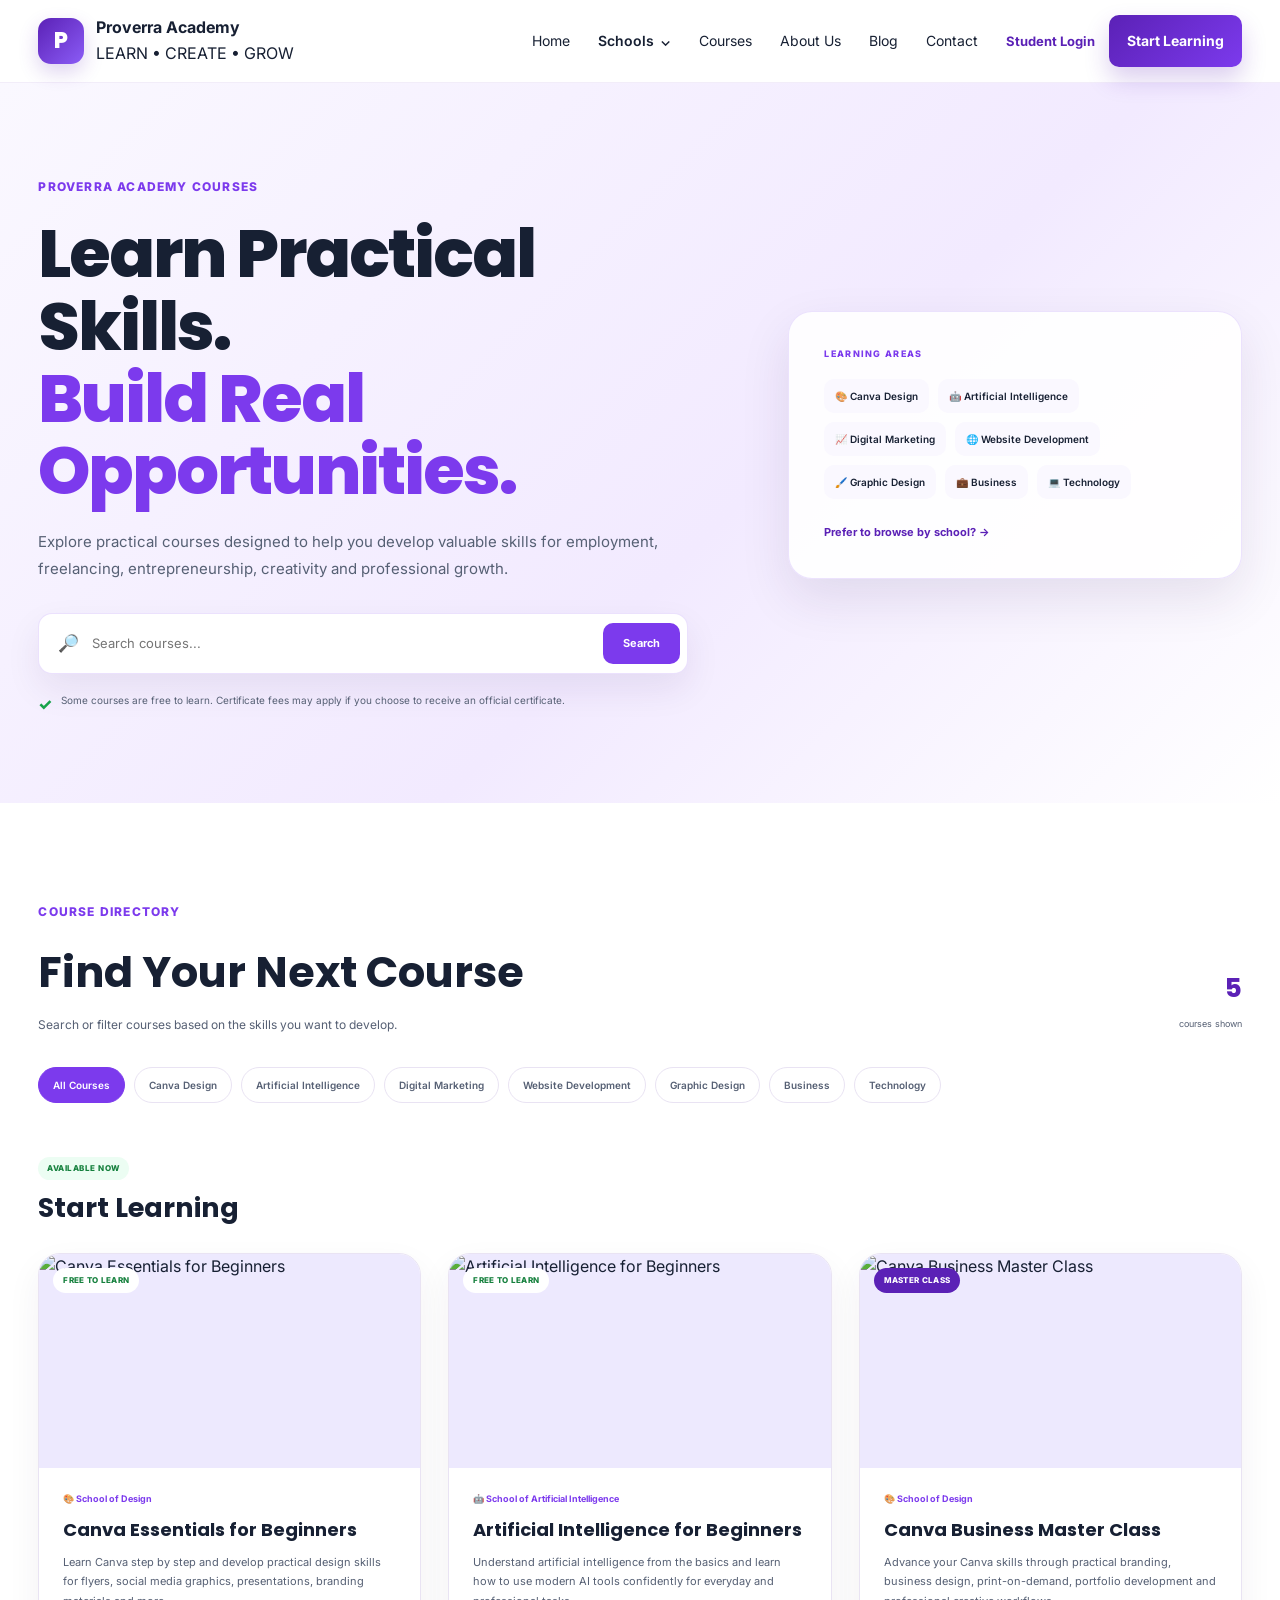
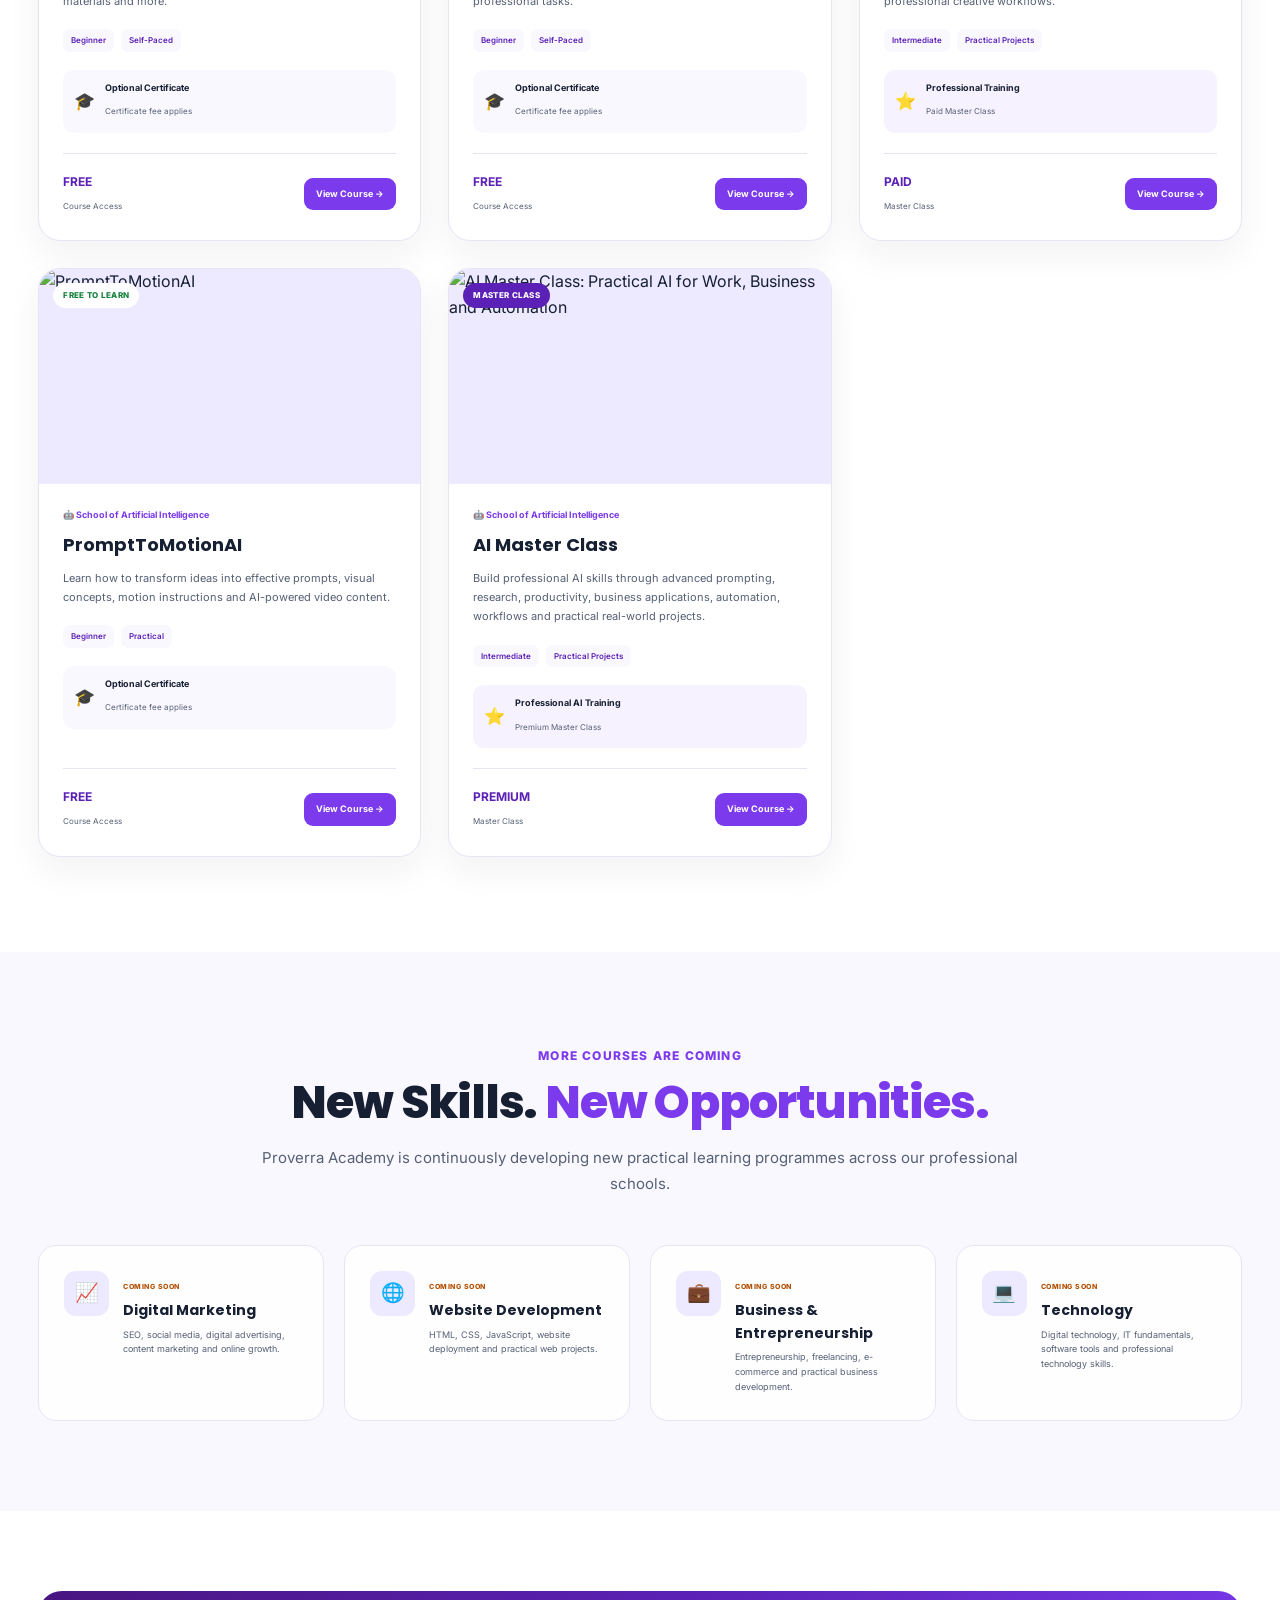
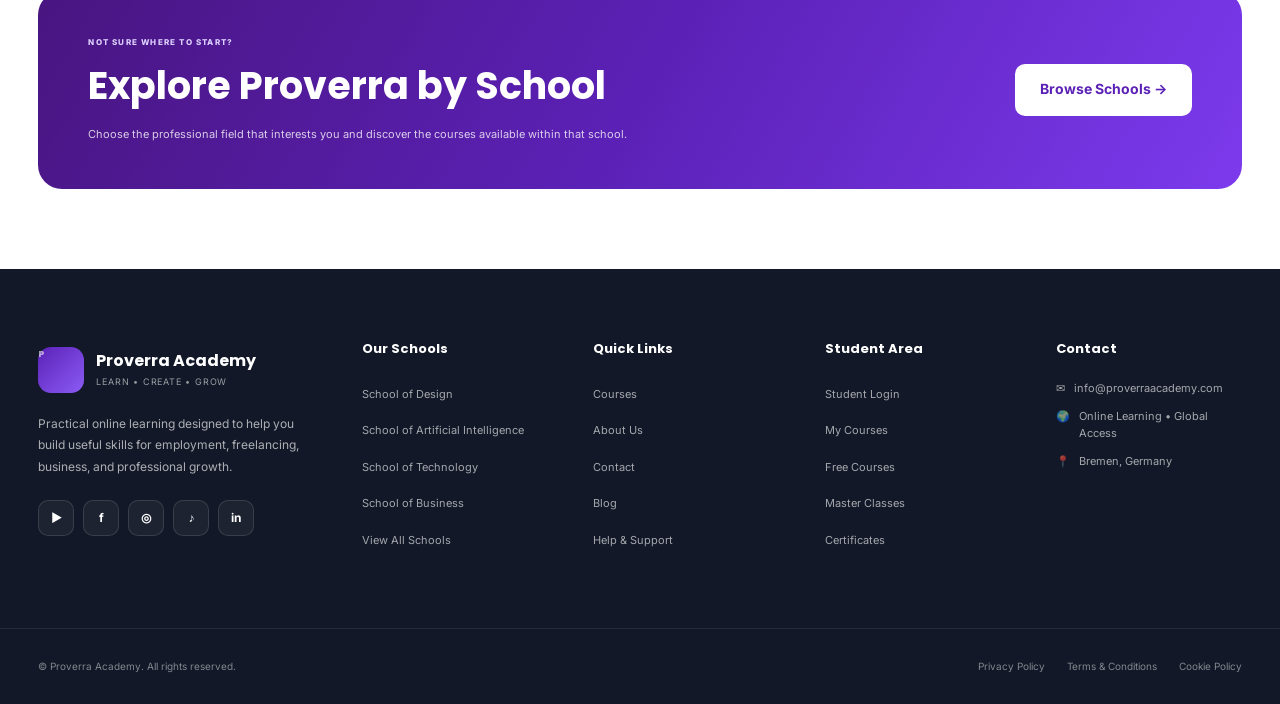
==== commit d226220f: "Add blog, contact, AI master class and update courses" ====
--- a/courses.html
+++ b/courses.html
@@ -409,7 +409,7 @@
             <div class="course-count">
 
                 <strong id="visibleCourseCount">
-                    4
+                    5
                 </strong>
 
                 <span>
@@ -962,6 +962,110 @@
 
             </article>
 
+
+            <!-- ====================================
+                 COURSE 5
+                 AI MASTER CLASS
+            ===================================== -->
+
+            <article
+                class="full-course-card"
+                data-category="ai technology business"
+                data-school="ai"
+                data-title="AI Master Class"
+            >
+
+                <div class="full-course-image">
+
+                    <img
+                        src="assets/images/course-ai-masterclass.jpg"
+                        alt="AI Master Class: Practical AI for Work, Business and Automation"
+                    >
+
+                    <span class="course-access-badge paid-course-badge">
+                        Master Class
+                    </span>
+
+                </div>
+
+
+                <div class="full-course-content">
+
+                    <div class="full-course-school">
+                        🤖 School of Artificial Intelligence
+                    </div>
+
+                    <h3>
+                        AI Master Class
+                    </h3>
+
+                    <p>
+                        Build professional AI skills through advanced prompting,
+                        research, productivity, business applications, automation,
+                        workflows and practical real-world projects.
+                    </p>
+
+                    <div class="course-information">
+
+                        <span>
+                            Intermediate
+                        </span>
+
+                        <span>
+                            Practical Projects
+                        </span>
+
+                    </div>
+
+
+                    <div class="certificate-information paid-certificate-info">
+
+                        <span class="certificate-icon">
+                            ⭐
+                        </span>
+
+                        <div>
+
+                            <strong>
+                                Professional AI Training
+                            </strong>
+
+                            <small>
+                                Premium Master Class
+                            </small>
+
+                        </div>
+
+                    </div>
+
+
+                    <div class="full-course-footer">
+
+                        <div class="course-price-display">
+
+                            <strong>
+                                PREMIUM
+                            </strong>
+
+                            <span>
+                                Master Class
+                            </span>
+
+                        </div>
+
+                        <a
+                            href="course-ai-masterclass.html"
+                            class="course-view-button"
+                        >
+                            View Course →
+                        </a>
+
+                    </div>
+
+                </div>
+
+            </article>
+
         </div>
 
 
@@ -1202,10 +1306,98 @@
 ========================================= -->
 
 <footer class="site-footer">
-
-    <!-- COPY YOUR EXISTING PROFESSIONAL
-         FOOTER FROM index.html HERE -->
-
+    <div class="container footer-grid">
+
+        <div class="footer-brand">
+            <a href="index.html" class="footer-logo">
+                <span class="footer-logo-mark">P</span>
+                <div>
+                    <strong>Proverra Academy</strong>
+                    <span>Learn • Create • Grow</span>
+                </div>
+            </a>
+
+            <p class="footer-description">
+                Practical online learning designed to help you build useful skills
+                for employment, freelancing, business, and professional growth.
+            </p>
+
+            <div class="footer-socials">
+                <a href="#" aria-label="YouTube">▶</a>
+                <a href="#" aria-label="Facebook">f</a>
+                <a href="#" aria-label="Instagram">◎</a>
+                <a href="#" aria-label="TikTok">♪</a>
+                <a href="#" aria-label="LinkedIn">in</a>
+            </div>
+        </div>
+
+        <div class="footer-column">
+            <h3>Our Schools</h3>
+            <ul>
+                <li><a href="schools.html#design">School of Design</a></li>
+                <li><a href="schools.html#ai">School of Artificial Intelligence</a></li>
+                <li><a href="schools.html#technology">School of Technology</a></li>
+                <li><a href="schools.html#business">School of Business</a></li>
+                <li><a href="schools.html">View All Schools</a></li>
+            </ul>
+        </div>
+
+        <div class="footer-column">
+            <h3>Quick Links</h3>
+            <ul>
+                <li><a href="courses.html">Courses</a></li>
+                <li><a href="about.html">About Us</a></li>
+                <li><a href="contact.html">Contact</a></li>
+                <li><a href="blog.html">Blog</a></li>
+                <li><a href="contact.html">Help &amp; Support</a></li>
+            </ul>
+        </div>
+
+        <div class="footer-column">
+            <h3>Student Area</h3>
+            <ul>
+                <li><a href="https://learn.proverraacademy.com">Student Login</a></li>
+                <li><a href="https://learn.proverraacademy.com">My Courses</a></li>
+                <li><a href="courses.html">Free Courses</a></li>
+                <li><a href="courses.html">Master Classes</a></li>
+                <li><a href="#">Certificates</a></li>
+            </ul>
+        </div>
+
+        <div class="footer-column footer-contact">
+            <h3>Contact</h3>
+            <ul>
+                <li>
+                    <span>✉</span>
+                    <a href="mailto:info@proverraacademy.com">info@proverraacademy.com</a>
+                </li>
+                <li>
+                    <span>🌍</span>
+                    <span>Online Learning • Global Access</span>
+                </li>
+                <li>
+                    <span>📍</span>
+                    <span>Bremen, Germany</span>
+                </li>
+            </ul>
+        </div>
+
+    </div>
+
+    <div class="footer-bottom">
+        <div class="container footer-bottom-inner">
+            <p>
+                © <span id="current-year"></span>
+                Proverra Academy. All rights reserved.
+            </p>
+
+            <div class="footer-legal">
+                <a href="#">Privacy Policy</a>
+                <a href="#">Terms &amp; Conditions</a>
+                <a href="#">Cookie Policy</a>
+            </div>
+        </div>
+    </div>
 </footer>
 
 
